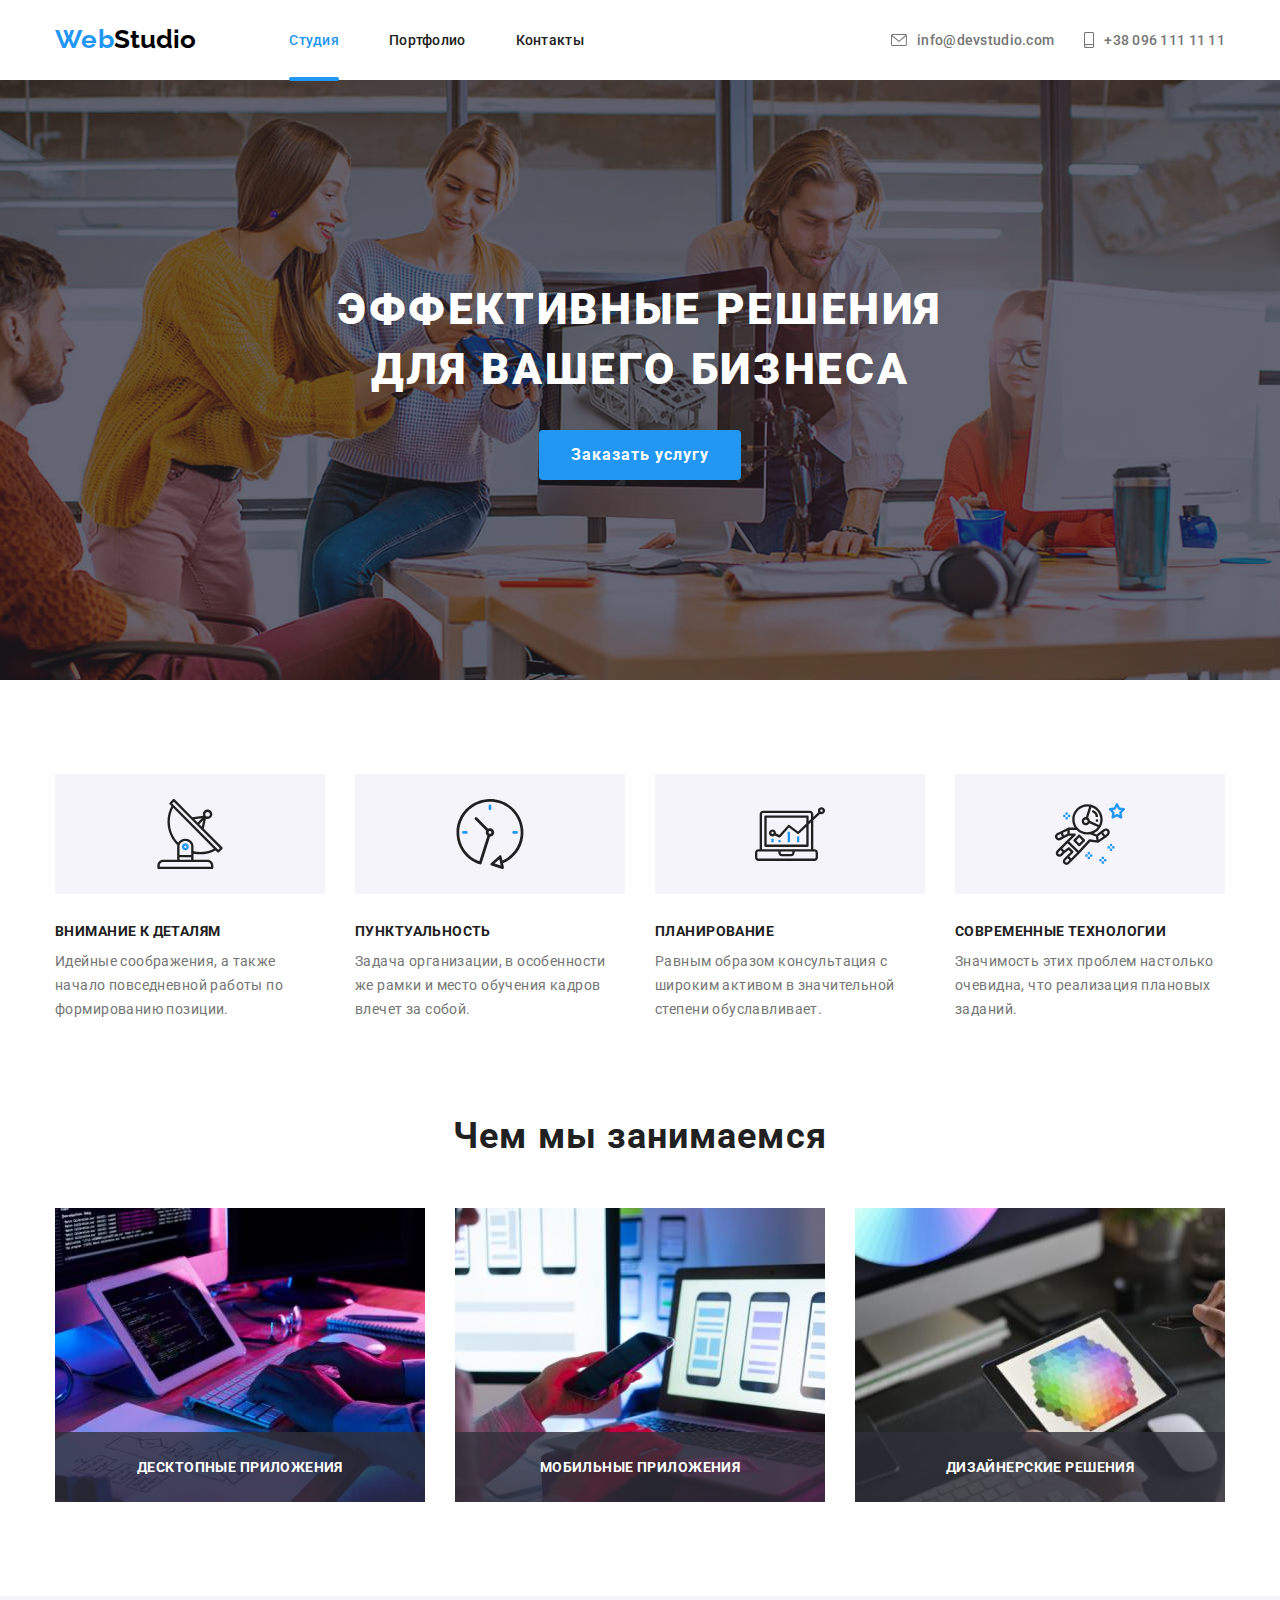
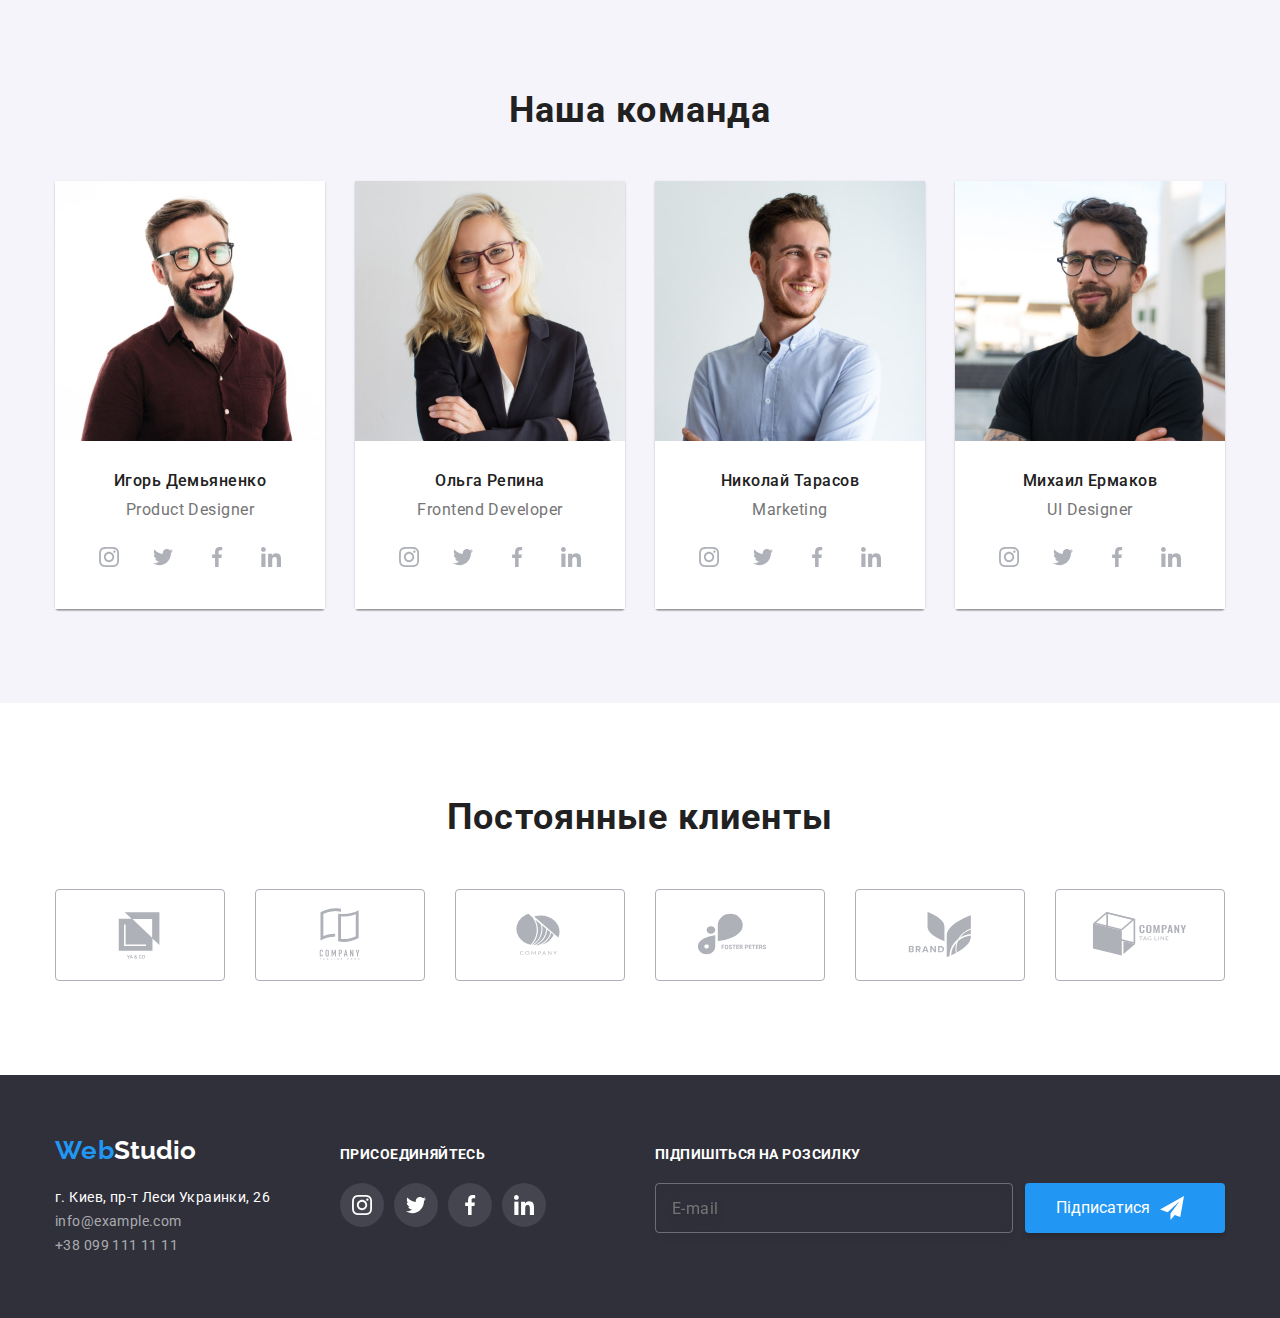
==== index.html @ 8eb4cc72 "7.0" ====
<!DOCTYPE html>
<link rel="stylesheet" href="node_modules/modern-normalize/modern-normalize.css">
<html lang="en">

<head>
  <meta charset="UTF-8" />
  <meta http-equiv="X-UA-Compatible" content="IE=edge" />
  <meta name="viewport" content="width=device-width, initial-scale=1.0" />
  <title>Document</title>
  <link rel="stylesheet"
    href="https://cdnjs.cloudflare.com/ajax/libs/modern-normalize/1.0.0/modern-normalize.min.css" />
  <link rel="preconnect" href="https://fonts.googleapis.com">
  <link rel="preconnect" href="https://fonts.gstatic.com" crossorigin>
  <link href="https://fonts.googleapis.com/css2?family=Raleway:wght@700&family=Roboto:wght@400;500;700;900&display=swap"
    rel="stylesheet">
  <link rel="stylesheet" href="css/styles.css" />
  <link rel="stylesheet" href="css/main.css" />
</head>

<body>
  <header>
    <div class="header__container">
      <nav class="nav">
        <a class="logo" href="#"><span class="logo-akcent">Web</span>Studio</a>
        <ul class="nav-list list ">
          <li class="nav-item">
            <a class="nav-link active current" href="./index.html">Студия</a>
            <div class="nav-link">
            </div>
            <!-- nav-indicator active-->
          </li>
          <li class="nav-item"><a class="nav-link" href="./portfolio.html">Портфолио</a>
          </li>
          <li class="nav-item"><a class="nav-link" href="">Контакты</a>
          </li>
        </ul>
      </nav>
      <ul class="contact-list">
        <li class="contact-item">
          <a class="contact-link" href=mailto:info@devstudio.com"> <svg class="contact-icon" width="16" height="12">
              <use href="./images/icons.svg#icon-envelope-hover"></use>
            </svg>
            info@devstudio.com</a>
        </li>
        <li class="contact-item">
          <a class="contact-link" href="tel:+380961111111"> <svg class="contact-icon" width="10" height="16">
              <use href="./images/icons.svg#icon-smartphone"></use>
            </svg> +38 096 111 11 11</a>
        </li>
      </ul>
    </div>
  </header>
  <main>
    <section class="hero">
      <div class="container">
        <h1 class="hero-title">
          Эффективные решения <br />
          для вашего бизнеса
        </h1>
        <button type="button" class="button" data-modal-open>Заказать услугу</button>
      </div>
    </section>
    <section class="section">
      <div class="container">
        <h2 class="visually-hidden">Наши преимущества:</h2>
        <ul class="benefits-list">
          <li class="benefits-item">
            <div class="benefits-background">
              <svg class="benefits-icon" width="70" height="70">
                <use href="./images/icons.svg#icon-benefit_1"></use>
              </svg>
            </div>
            <h3 class="title">Внимание к деталям</h3>
            <p class="text">Идейные соображения, а также начало повседневной работы по формированию позиции.</p>
          </li>
          <li class="benefits-item">
            <div class="benefits-background">
              <svg class="benefits-icon" width="70" height="70">
                <use href="./images/icons.svg#icon-benefit_2"></use>
              </svg>
            </div>
            <h3 class="title">Пунктуальность</h3>
            <p class="text">Задача организации, в особенности же рамки и место обучения кадров влечет за собой.</p>
          </li>
          <li class="benefits-item">
            <div class="benefits-background">
              <svg class="benefits-icon" width="70" height="70">
                <use href="./images/icons.svg#icon-benefit_3"></use>
              </svg>
            </div>
            <h3 class="title">Планирование</h3>
            <p class="text">Равным образом консультация с широким активом в значительной степени обуславливает.</p>
          </li>
          <li class="benefits-item">
            <div class="benefits-background">
              <svg class="benefits-icon" width="70" height="70">
                <use href="./images/icons.svg#icon-benefit_4"></use>
              </svg>
            </div>
            <h3 class="title">Современные технологии</h3>
            <p class="text">Значимость этих проблем настолько очевидна, что реализация плановых заданий.</p>
          </li>
        </ul>
      </div>
    </section>
    <section class="description section ">
      <div class="container">
        <h2 class="subtitle">Чем мы занимаемся</h2>
        <ul class="description-list card-set">
          <li class="image-bloc">
            <img src="./images/index/box_1.jpg" alt="computer programming" width="370" height="294" />
            <div class="description-subtitle">
              <h3 class="description-text">Десктопные приложения</h3>
            </div>
          </li>
          <li class="image-bloc">
            <img src="./images/index/box_2.jpg" alt="using of technology" width="370" height="294" />
            <div class="description-subtitle">
              <h3 class="description-text">Мобильные приложения</h3>
            </div>
          </li>
          <li class="image-bloc">
            <img src="./images/index/box_3.jpg" alt="computer graphics" width="370" height="294" />
            <div class="description-subtitle">
              <h3 class="description-text">Дизайнерские решения</h3>
            </div>
          </li>
        </ul>
      </div>
    </section>
    <section class="team section">
      <div class="container">
        <h2 class="subtitle">Наша команда</h2>
        <ul class="team-list card-set">
          <li class="team-item">
            <img src="./images/index/person_1.jpg" alt="product designer" width="270" height="260" />
            <div class="team-text">
              <h3 class="team-name">Игорь Демьяненко</h3>
              <p class="team-member-decription">Product Designer</p>
              <ul class="team-soc-list">
                <li class="team-soc-item"><a href="" class="team-soc-link">
                    <svg class="team-soc-icon" width="20" height="20">
                      <use href="./images/icons.svg#icon-team_logo_1"></use>
                    </svg>
                  </a></li>
                <li class="team-soc-item"><a href="" class="team-soc-link">
                    <svg class="team-soc-icon" width="20" height="20">
                      <use href="./images/icons.svg#icon-team_logo_2"></use>
                    </svg>
                  </a></li>
                <li class="team-soc-item"><a href="" class="team-soc-link">
                    <svg class="team-soc-icon" width="20" height="20">
                      <use href="./images/icons.svg#icon-team_logo_3"></use>
                    </svg>
                  </a></li>
                <li class="team-soc-item"><a href="" class="team-soc-link">
                    <svg class="team-soc-icon" width="20" height="20">
                      <use href="./images/icons.svg#icon-team_logo_4"></use>
                    </svg>
                  </a></li>
              </ul>

            </div>

          </li>
          <li class="team-item">
            <img src="./images/index/person_2.jpg" alt="Frontend Developer" width="270" height="260" />
            <div class="team-text">
              <h3 class="team-name">Ольга Репина</h3>
              <p class="team-member-decription">Frontend Developer</p>
              <ul class="team-soc-list">
                <li class="team-soc-item"><a href="" class="team-soc-link">
                    <svg class="team-soc-icon" width="20" height="20">
                      <use href="./images/icons.svg#icon-team_logo_1"></use>
                    </svg>
                  </a></li>
                <li class="team-soc-item"><a href="" class="team-soc-link">
                    <svg class="team-soc-icon" width="20" height="20">
                      <use href="./images/icons.svg#icon-team_logo_2"></use>
                    </svg>
                  </a></li>
                <li class="team-soc-item"><a href="" class="team-soc-link">
                    <svg class="team-soc-icon" width="20" height="20">
                      <use href="./images/icons.svg#icon-team_logo_3"></use>
                    </svg>
                  </a></li>
                <li class="team-soc-item"><a href="" class="team-soc-link">
                    <svg class="team-soc-icon" width="20" height="20">
                      <use href="./images/icons.svg#icon-team_logo_4"></use>
                    </svg>
                  </a></li>
              </ul>
            </div>
          </li>
          <li class="team-item">
            <img src="./images/index/person_3.jpg" alt="Marketing" width="270" height="260" />
            <div class="team-text">
              <h3 class="team-name">Николай Тарасов</h3>
              <p class="team-member-decription">Marketing</p>
              <ul class="team-soc-list">
                <li class="team-soc-item"><a href="" class="team-soc-link">
                    <svg class="team-soc-icon" width="20" height="20">
                      <use href="./images/icons.svg#icon-team_logo_1"></use>
                    </svg>
                  </a></li>
                <li class="team-soc-item"><a href="" class="team-soc-link">
                    <svg class="team-soc-icon" width="20" height="20">
                      <use href="./images/icons.svg#icon-team_logo_2"></use>
                    </svg>
                  </a></li>
                <li class="team-soc-item"><a href="" class="team-soc-link">
                    <svg class="team-soc-icon" width="20" height="20">
                      <use href="./images/icons.svg#icon-team_logo_3"></use>
                    </svg>
                  </a></li>
                <li class="team-soc-item"><a href="" class="team-soc-link">
                    <svg class="team-soc-icon" width="20" height="20">
                      <use href="./images/icons.svg#icon-team_logo_4"></use>
                    </svg>
                  </a></li>
              </ul>
            </div>
          </li>
          <li class="team-item">
            <img src="./images/index/person_4.jpg" alt="UI Designer" width="270" height="260" />
            <div class="team-text">
              <h3 class="team-name">Михаил Ермаков</h3>
              <p class="team-member-decription">UI Designer</p>
              <ul class="team-soc-list">
                <li class="team-soc-item"><a href="" class="team-soc-link">
                    <svg class="team-soc-icon" width="20" height="20">
                      <use href="./images/icons.svg#icon-team_logo_1"></use>
                    </svg>
                  </a></li>
                <li class="team-soc-item"><a href="" class="team-soc-link">
                    <svg class="team-soc-icon" width="20" height="20">
                      <use href="./images/icons.svg#icon-team_logo_2"></use>
                    </svg>
                  </a></li>
                <li class="team-soc-item"><a href="" class="team-soc-link">
                    <svg class="team-soc-icon" width="20" height="20">
                      <use href="./images/icons.svg#icon-team_logo_3"></use>
                    </svg>
                  </a></li>
                <li class="team-soc-item"><a href="" class="team-soc-link">
                    <svg class="team-soc-icon" width="20" height="20">
                      <use href="./images/icons.svg#icon-team_logo_4"></use>
                    </svg>
                  </a></li>
              </ul>
            </div>
          </li>
        </ul>
      </div>
    </section>
    <section class="container section">
      <h2 class="subtitle">Постоянные клиенты</h2>
      <!-- <div class="team-text"> -->
      <ul class="client-list">
        <!-- <client-list> -->
        <li class="client-item"><a href="" class="client-link">
            <svg class="client-icon" width="106" height="60">
              <use href="./images/icons.svg#icon-client_logo_1"></use>
            </svg>
          </a></li>

        <li class="client-item"><a href="" class="client-link">
            <svg class="client-icon" width="106" height="60">
              <use href="./images/icons.svg#icon-client_logo_2"></use>
            </svg>
          </a></li>
        <li class="client-item"><a href="" class="client-link">
            <svg class="client-icon" width="106" height="60">
              <use href="./images/icons.svg#icon-client_logo_3"></use>
            </svg>
          </a></li>
        <li class="client-item"><a href="" class="client-link">
            <svg class="client-icon" width="106" height="60">
              <use href="./images/icons.svg#icon-client_logo_4"></use>
            </svg>
          </a></li>
        <li class="client-item"><a href="" class="client-link">
            <svg class="client-icon" width="106" height="60">
              <use href="./images/icons.svg#icon-client_logo_5"></use>
            </svg>
          </a></li>
        <li class="client-item"><a href="" class="client-link">
            <svg class="client-icon" width="106" height="60">
              <use href="./images/icons.svg#icon-client_logo_6"></use>
            </svg>
          </a></li>
        </client-list>
      </ul>
      </div>
    </section>
  </main>
  <footer class="footer">
    <div class="container footer-all">
      <div>
        <a class="logo logo-white" href="#"><span class="logo-akcent">Web</span>Studio</a>
        <address>
          <ul>
            <li>
              <a class="footer-link" target="_blank" rel="noopener noreferrer"
                href="https://www.google.com/maps/d/viewer?mid=10uSM3H-mIU3GznYo2szRIEphczw&hl=en_US&ll=50.42732700000001%2C30.538092&z=17">г.
                Киев, пр-т Леси Украинки, 26</a>
            </li>
            <!-- <div class=""> -->
            <li><a class="footer-link link-transparency" href="mailto:info@example.com">info@example.com</a></li>
            <li><a class="footer-link link-transparency" href="tel:+380991111111">+38 099 111 11 11</a></li>
            </div>
          </ul>
        </address>
      <!-- </div> -->
      <div class="footer-soc">
        <h2 class="footer-soc-title"> присоединяйтесь</h2>
        <ul class="team-soc-list">
          <li class="team-soc-item"><a href="" class="team-soc-link">
              <svg class="team-soc-icon icon-white" width="20" height="20">
                <use href="./images/icons.svg#icon-team_logo_1"></use>
              </svg>
            </a></li>
          <li class="team-soc-item"><a href="" class="team-soc-link">
              <svg class="team-soc-icon icon-white" width="20" height="20">
                <use href="./images/icons.svg#icon-team_logo_2"></use>
              </svg>
            </a></li>
          <li class="team-soc-item"><a href="" class="team-soc-link">
              <svg class="team-soc-icon icon-white" width="20" height="20">
                <use href="./images/icons.svg#icon-team_logo_3"></use>
              </svg>
            </a></li>
          <li class="team-soc-item"><a href="" class="team-soc-link">
              <svg class="team-soc-icon icon-white" width="20" height="20">
                <use href="./images/icons.svg#icon-team_logo_4"></use>
              </svg>
            </a></li>
        </ul>
      </div>
      <!-- <div class="form-wrapper"> -->
      <form class="form" action="submin">
          <div class="">
        <h2 class="footer-soc-title">Підпишіться на розсилку</h2>
        <input type="email" name="email" placeholder="E-mail" class="subscribe-email">
        </div>
        <button type="submit" class="subscribe-btn">
          Підписатися
          <svg class="subscribe-icon" width="24" height="24">
            <use href="./images/icons.svg#icon-send"></use>
          </svg>
        </button>
      </form>
      </div>
    <!-- </div> -->
  </footer>
  <div class="backdrop is-hidden" data-modal>
    <!-- is-hidden -->
    <div class="modal">
      <button type="button" data-modal-close class="modal-button">
        <svg class="modal-button-icon" data-modal-close width="11" height="11">
          <use href="./images/icons.svg#icon-close-black"></use>
        </svg>
      </button>
      <!-- <div class="modal-navigation"> -->
      <p class="modal-title">Оставьте свои данные, мы вам перезвоним</p>

      <form class="modal-form" method="post">
        <label class="modal-label">
          Имя
          <div class="input-wrap">
            <input type="text" class="modal-input" name="user-name" />
            <svg class="input-icon" width="18" height="18">
              <use href="./images/icons.svg#icon-person"></use>
            </svg>
          </div>
        </label>
        <label class="modal-label">Телефон
          <div class="input-wrap">
            <input type="tel" class="modal-input" name="user-tel" minlength="10" />
            <svg class="input-icon" width="18" height="18">
              <use href="./images/icons.svg#icon-phone"></use>
            </svg>
          </div>
        </label>
        <label class="modal-label">Почта
          <div class="input-wrap">
            <input type="email" class="modal-input" name="user-mail" />
            <svg class="input-icon" width="18" height="18">
              <use href="./images/icons.svg#icon-email"></use>
            </svg>
          </div>
        </label>
        <label class="modal-label">Комментарий
          <textarea name="user-text" class="modal-comment" placeholder="Введіть текст"></textarea>
        </label>
        <div class="modal-privacy">
          <input type="checkbox" name="privacy" class="modal-check" value="true" id="user-check" />
          <label for="user-check" class="check-text">
            <span>
              <svg class="check-icon" width="11" height="8">
                <use href="./images/icons.svg#icon-tick"></use>
              </svg>
              <!-- <svg class="icon-tick" width="20" height="20">
                  <use href="./images/icons.svg#icon-square"></use>
                </svg> -->
            </span>
            <p class="modal-check-text">Соглашаюсь с рассылкой и принимаю &nbsp</p>
            <a href="#" class="modal-check-link">Условия договора</a>
          </label>
        </div>
        <div class="modal-submit">
          <button type="submit" class="modal-submit-button">Отправить</button>
        </div>
      </form>
    </div>
  </div>
  <script src="./js/modal.js"></script>
</body>

</html>
---- css/styles.css ----
:root {
  --main-text-color: #757575;
  --additional-text-color: #212121;
  --accent-color: #2196f3;
  --white: #ffffff;
  --card-gap: 30px;
  --card-item: 3;
  --transition: 250ms cubic-bezier(0.4, 0, 0.2, 1);
}
* {
  box-sizing: border-box;
}
/* font-family: 'Raleway', sans-serif; */
/* font-family: 'Roboto', sans-serif; */
body,
html {
  font-family: "Roboto";
  background-color: #ffffff;
  color: var(--main-text-color);
  margin: 0;
  padding: 0;
}

button {
  cursor: pointer;
}

a {
  text-decoration: none;
  font-style: normal;
}

p,
h1,
h2,
h3,
h4,
h5,
h6,
ul {
  margin: 0;
  padding: 0;
}

ul {
  list-style: none;
}

img {
  display: block;
  min-width: 100px;
  height: auto;
}

.card-set {
  display: flex;
  flex-wrap: wrap;
  gap: var(--card-gap);
}

.logo {
  font-family: "Raleway", sans-serif;
  font-weight: 700;
  font-size: 26px;
  text-decoration: none;
  color: #000000;
}

.logo-akcent {
  font-family: "Raleway";
  font-weight: 700;
  font-size: 26px;
  line-height: 1.2;
  letter-spacing: 0.03em;
  color: var(--accent-color);
}

.logo-white {
  color: var(--white);
  margin-bottom: 20px;
  display: block;
}
.container {
  width: 1200px;
  margin: 0 auto;
  padding: 0 15px;
}
.header {
  border-bottom: 1px solid #ececec;
}
.header__container {
  width: 1200px;
  margin: 0 auto;
  padding: 0 15px;
  display: flex;
  justify-content: space-between;
  align-items: center;
}
/* .header-liner {
  width: auto;
  border: 1px solid #ececec;
} */
.nav {
  display: flex;
  align-items: center;
}

.nav-list {
  display: flex;
  justify-content: center;
  gap: 50px;
  margin-left: 93px;
}
.nav-indicator {
  position: absolute;
  bottom: 0;
  width: 48px;
  height: 4px;
  border-radius: 2px;
  background-color: #2196f3;
  opacity: 0;
}
.nav-item {
  position: relative;
  display: flex;
  justify-content: center;
}
.nav-link {
  font-weight: 500;
  font-size: 14px;
  line-height: 1.15;
  letter-spacing: 0.02em;
  color: var(--additional-text-color);
  padding: 32px 0;
  display: flex;
  transition: color 250ms cubic-bezier(0.4, 0, 0.2, 1);
  position: relative;
}
.current::after {
  content: "";
  position: absolute;
  bottom: -1px;
  left: 0;
  width: 100%;
  height: 4px;

  background-color: var(--accent-color);
  border-radius: 2px;
}

/* transition: background 2500ms cubic-bezier(0.4, 0, 0.2, 1); */
/* .nav-link:hover, */
/* .nav-link:focus .nav-indicator {
}
.nav-item:focus .nav-indicator {
  background: red;
} */
/* .nav-item:hover .nav-indicator {
  opacity: 1;
  transition: opacity 2500ms cubic-bezier(0.4, 0, 0.2, 1);
} */

.contact-list {
  display: flex;
  justify-content: flex-end;
  gap: var(--card-gap);
}
/* .contact {
  display: flex;
} */
.benefits-list {
  display: flex;
  justify-content: space-between;
  /* margin-bottom: 94px; */
}
.section {
  padding: 94px 0;
}
.benefits-item {
  width: 270px;
  /* height: 101px; */
}
.contact-link {
  font-weight: 500;
  font-size: 14px;
  line-height: 1.15;
  letter-spacing: 0.02em;
  color: var(--main-text-color);
  padding: 32px 0;
  display: flex;
  align-items: center;
  transition: color 250ms cubic-bezier(0.4, 0, 0.2, 1);
}
.contact-icon {
  fill: #757575;
  margin-right: 10px;
  transition: fill 250ms cubic-bezier(0.4, 0, 0.2, 1);
}
.contact-item {
  display: flex;
  align-items: center;
}
.active {
  color: var(--accent-color);
  opacity: 1;
}
.contact-link:hover,
.contact-link:focus {
  color: var(--accent-color);
}
.contact-link:hover .contact-icon,
.contact-link:focus .contact-icon {
  fill: var(--accent-color);
}
.nav-link:hover,
.nav-link:focus,
.footer-link:hover,
.footer-link:focus {
  color: var(--accent-color);
}

.button {
  background-color: var(--accent-color);
  color: var(--white);
  font-style: normal;
  font-weight: 700;
  font-size: 16px;
  line-height: 1.9;
  align-items: center;
  text-align: center;
  letter-spacing: 0.06em;
  border-radius: 4px;
  border: 0;
  margin: 0 auto;
  padding: 10px 32px;
  display: flex;
  transition: background-color 250ms cubic-bezier(0.4, 0, 0.2, 1);
}
.button:hover,
.button:focus {
  background-color: #188ce8;
}
.filter-btn {
  border: none;
  background-color: #f5f4fa;
  color: #000000;
  border-radius: 4px;
  font-size: 16px;
  padding: 6px 22px;
  transition: 250ms cubic-bezier(0.4, 0, 0.2, 1);
}
.filter-item:not(:last-child) {
  margin-right: 8px;
}
/* .filter-btn-active {
  border: none;
  background-color: var(--accent-color);
  color: var(--white);
  border-radius: 4px;
  font-size: 16px;
  padding: 6px 22px;
} */
.filter-btn:hover,
.filter-btn:focus {
  background-color: var(--accent-color);
  border: none;
  color: var(--white);
  box-shadow: 0px 3px 1px rgba(0, 0, 0, 0.1), 0px 1px 2px rgba(0, 0, 0, 0.08), 0px 2px 2px rgba(0, 0, 0, 0.12);
}
.hero {
  max-width: 1600px;
  height: 600px;
  margin-left: auto;
  margin-right: auto;
  /* background-color: #2f303a; */
  background-image: linear-gradient(rgba(47, 48, 58, 0.4), rgba(47, 48, 58, 0.4)), url(../images/hero.jpg);
  padding: 200px 0;
  background-repeat: no-repeat;
  background-position: center;
  background-size: cover;
}
.hero-title {
  font-weight: 900;
  font-size: 44px;
  line-height: 1.36;
  text-align: center;
  letter-spacing: 0.06em;
  text-transform: uppercase;
  color: var(--white);
  margin-bottom: 30px;
}
.filter {
  font-weight: 500;
  font-size: 16px;
  line-height: 1.62;
  letter-spacing: 0.03em;
  color: var(--additional-text-color);
  display: flex;
  justify-content: center;
  margin-left: 8px;
  margin-bottom: 50px;
}

.benefits-background {
  width: 270px;
  height: 120px;
  background-color: #f5f4fa;
  margin-bottom: 30px;
  display: flex;
  align-items: center;
  justify-content: center;
}

.title {
  font-weight: 700;
  font-size: 14px;
  line-height: 1.14;
  letter-spacing: 0.03em;
  text-transform: uppercase;
  color: var(--additional-text-color);
  margin-bottom: 10px;
}
.benefits-icon {
  display: flex;
  align-items: center;
  justify-content: center;
}
.benefits-list .text {
  /* font-weight: 400; */
  font-size: 14px;
  line-height: 1.71;
  letter-spacing: 0.03em;
  color: var(--main-text-color);
}
/* заголовки першої сторінки */
.team {
  background-color: #f5f4fa;
  /* padding: 94px 0; */
}
.description-list {
  justify-content: space-between;
}
.description {
  /* margin-bottom: 80px; */
  padding-top: 0;
}

.image-bloc {
  position: relative;
}
.description-subtitle {
  position: absolute;
  bottom: 0;
  width: 370px;
  height: 70px;
  background-color: rgb(47, 48, 58, 0.8);
  display: flex;
  justify-content: center;
  align-items: center;
}
.description-text {
  color: var(--white);
  font-weight: 700;
  font-size: 14px;
  line-height: 16px;
  letter-spacing: 0.03em;
  text-transform: uppercase;
}
.subtitle {
  font-weight: 700;
  font-size: 36px;
  line-height: 1.16;
  text-align: center;
  letter-spacing: 0.03em;
  color: var(--additional-text-color);
  margin-bottom: 50px;
}
.team-list {
  justify-content: center;
}
.team-item {
  width: 270px;
  box-shadow: 0px 1px 3px rgba(0, 0, 0, 0.12), 0px 1px 1px rgba(0, 0, 0, 0.14), 0px 2px 1px rgba(0, 0, 0, 0.2);
  border-radius: 0px 0px 4px 4px;
}
.team-text {
  background-color: #ffffff;
  padding: 30px 0;
  text-align: center;
  /* display: flex;
  flex-direction: column;
  align-items: center; */
}
.team-name {
  font-weight: 500;
  font-size: 16px;
  line-height: 1.19;
  letter-spacing: 0.03em;
  color: var(--additional-text-color);
  margin-bottom: 10px;
}
.team-member-decription {
  font-size: 16px;
  line-height: 1.19;
  letter-spacing: 0.03em;
  color: var(--main-text-color);
  margin-bottom: 16px;
}
.team-soc-list {
  display: flex;
  justify-content: center;
}
.team-soc-item + .team-soc-item {
  margin-left: 10px;
}
.team-soc-link {
  width: 44px;
  height: 44px;
  border-radius: 50%;
  background-color: #fff;
  display: flex;
  align-items: center;
  justify-content: center;
  transition: background-color 250ms cubic-bezier(0.4, 0, 0.2, 1);
}
.team-soc-icon {
  fill: #afb1b8;
  transition: fill 250ms cubic-bezier(0.4, 0, 0.2, 1);
}
.team-soc-link:hover,
.team-soc-link:focus {
  background-color: var(--accent-color);
}
.team-soc-link:hover .team-soc-icon,
.team-soc-link:focus .team-soc-icon {
  fill: #fff;
}
/* .client-link { */
/* width: 170px;
  height: 92px; */
/* border: 1px; */
/* background-color: tomato; */
/* display: flex;
  align-items: center;
  justify-content: center; */

.client-link {
  width: 170px;
  /* padding: 16px 32px; */
  height: 92px;
  border: 1px solid #afb1b8;
  border-radius: 4px;
  box-sizing: border-box;
  display: flex;
  align-items: center;
  justify-content: center;
  transition: border 250ms cubic-bezier(0.4, 0, 0.2, 1);
  /* transition-property: ; */
}

.client-list {
  display: flex;
  justify-content: center;
  align-content: center;
}

.client-icon {
  fill: #afb1b8;
  transition: fill 250ms cubic-bezier(0.4, 0, 0.2, 1);
}

.client-item + .client-item {
  margin-left: 30px;
}

.client-link:hover,
.client-link:focus {
  border: 1px solid var(--accent-color);
}
.client-link:hover .client-icon,
.client-link:focus .client-icon {
  fill: #2196f3;
}

.portfolio-item {
  width: 370px;
  /* transition: 250ms cubic-bezier(0.4, 0, 0.2, 1); */
}
.portfolio-link {
  display: block;
  transition: box-shadow 250ms cubic-bezier(0.4, 0, 0.2, 1);
}
.portfolio-photo {
  position: relative;
  overflow: hidden;
}
.portfolio-hover {
  position: absolute;
  transform: translateY(0px);
  width: 370px;
  height: 294px;
  background-color: rgba(33, 150, 243, 0.9);
  display: flex;
  align-items: center;
  text-align: center;
  transition: transform 250ms cubic-bezier(0.4, 0, 0.2, 1);
}
.portfolio-link:hover .portfolio-hover,
.portfolio-link:focus .portfolio-hover {
  transform: translateY(-294px);
}

.portfolio-link:hover,
.portfolio-link:focus {
  box-shadow: 0px 1px 1px rgba(0, 0, 0, 0.12), 0px 4px 4px rgba(0, 0, 0, 0.06), 1px 4px 6px rgba(0, 0, 0, 0.16);
}
/* .portfolio-hover {
  position: absolute;
  transform: translateY(294px);
  width: 370px;
  height: 294px;
  background-color: rgba(33, 150, 243, 0.9);
  display: flex;
  align-items: center;
  text-align: center;
  /* padding: 63px 24px; */
/* transition: transform 250ms cubic-bezier(0.4, 0, 0.2, 1);
}*/

.portfolio-hover-text {
  font-style: normal;
  font-weight: 400;
  font-size: 18px;
  line-height: 1.56;
  letter-spacing: 0.03em;
  color: #ffffff;
  position: absolute;
  /* top: 50%;
  left: 0%; */
  width: 100%;
  height: 294px;
  display: flex;
  justify-content: center;
  align-items: center;

  /* font-style: normal;
  font-weight: 400;
  font-size: 18px;
  line-height: 1.56;
  letter-spacing: 0.03em;
  position: absolute;
  top: 0%;
  left: 0%;
  width: 100%;
  height: 294px;
  display: flex;
  justify-content: center;
  align-items: center; */
}

.portfolio-text {
  background-color: #ffffff;
  padding: 20px 24px;
  /* display: flex;
  flex-direction: column; */
  border: 1px solid #eeeeee;
  border-top: none;
}
.portfolio-title {
  font-weight: 700;
  font-size: 18px;
  line-height: 2;
  letter-spacing: 0.06em;
  color: var(--additional-text-color);
  margin-bottom: 4px;
}
.portfolio-subtitle {
  font-size: 16px;
  line-height: 1.9;
  letter-spacing: 0.03em;
  color: var(--main-text-color);
}
.footer-link {
  color: var(--white);
  font-style: normal;
  font-size: 14px;
  line-height: 1.7;
  letter-spacing: 0.03em;
  transition: 250ms cubic-bezier(0.4, 0, 0.2, 1);
}

/* border : 1px solid #000000; */

.footer-all {
  display: flex;
  align-items: baseline;
}
.footer-soc {
  display: flex;
  margin-left: 70px;
  margin-right: 70px;
  flex-direction: column;
}
.footer-soc-title {
  font-weight: 700;
  font-size: 14px;
  line-height: 1.14;
  letter-spacing: 0.03em;
  color: var(--white);
  margin-bottom: 20px;
  text-transform: uppercase;
  display: block;
}
.team-soc-link {
  background-color: rgba(255, 255, 255, 0.1);
}
.icon-white {
  fill: #fff;
}
.link-transparency {
  color: rgba(255, 255, 255, 0.6);
  margin-top: 9px;
}
.footer {
  background-color: #2f303a;
  text-decoration: none;
  padding: 60px 0;
}
.form {
  display: flex;
  align-items: flex-end;
  margin-left: auto;
}
.submin {
  display: flex;
}
.subscribe-email {
  font-size: 16px;
  line-height: 1.25;
  width: 358px;
  height: 50px;
  /* display: flex;
  align-items: center; */
  letter-spacing: 0.03em;
  color: rgba(255, 255, 255, 0.6);
  border: 1px solid rgba(255, 255, 255, 0.3);
  filter: drop-shadow(0px 4px 4px rgba(0, 0, 0, 0.15));
  border-radius: 4px;
  padding: 14px 0;
  padding-left: 16px;
  background: transparent;
  display: flex;
  align-items: flex-end;
}
.subscribe-btn {
  height: 50px;
  width: 200px;
  background-color: #2196f3;
  box-shadow: 0px 4px 4px rgba(0, 0, 0, 0.15);
  border-radius: 4px;
  border: none;
  /* padding-left: 29px;
  padding: 10px; */
  color: var(--white);
  margin-left: 12px;
  display: flex;
  align-items: center;
  justify-content: center;
}
.subscribe-icon {
  margin: 13px 10px;
}
/* .footer-link-text {
  color: var(--white);
  font-style: normal;
  font-size: 14px;
  line-height: 1.7;
  letter-spacing: 0.03em;
  text-shadow: #000 0px 0px 1px;
} */

.visually-hidden {
  /* visibility: hidden; */
  display: none;
}
.is-hidden {
  opacity: 0;
  visibility: hidden;
  pointer-events: none;
}
.backdrop {
  position: fixed;
  top: 0;
  left: 0;
  width: 100%;
  height: 100%;
  background-color: rgba(0, 0, 0, 0.2);
  transition: opacity 250ms cubic-bezier(0.4, 0, 0.2, 1);
}
/* .backdrop.is-hidden .modal {
  transform: translate(-50%, -50%) scale(0) rotate(-180deg);
} */
.modal {
  position: absolute;
  width: 528px;
  min-height: 581px;
  background-color: #fff;
  top: 50%;
  left: 50%;
  transform: translate(-50%, -50%) scale(1) rotate(0);
  transition: 250ms cubic-bezier(0.4, 0, 0.2, 1);
  border-radius: 4px;
  padding: 40px;
}
.modal-button {
  position: absolute;
  top: 10px;
  right: 10px;
  width: 30px;
  height: 30px;
  border-radius: 50%;
  border: 1px solid rgba(0, 0, 0, 0.1);
  background-color: transparent;
  outline: none;
  display: flex;
  justify-content: center;
  align-items: center;
  transition: border-color 250ms cubic-bezier(0.4, 0, 0.2, 1);
}
/* .modal-button:hover,
.modal-button:focus {
  border-color: var(--accent-color);
} */
.modal-button-icon {
  fill: #000000;
  transition: fill 250ms cubic-bezier(0.4, 0, 0.2, 1);
}

.modal-button:hover .modal-button-icon,
.modal-button:focus .modal-button-icon {
  fill: var(--accent-color);
}

/* .modal-navigation {
  display: flex;
  justify-content: flex-end;
} */
.modal-title {
  font-weight: 700;
  font-size: 20px;
  line-height: 1.15;
  letter-spacing: 0.03em;
  color: #212121;
  text-align: center;
  margin-bottom: 20px;
}
/* .modal-field {
  margin-bottom: 10px;
} */
.input-wrap {
  position: relative;
  margin: 4px 0 10px 0;
}
.modal-input {
  width: 100%;
  height: 40px;
  border: 1px solid rgba(33, 33, 33, 0.2);
  border-radius: 4px;
  outline: none;
  transition: 250ms cubic-bezier(0.4, 0, 0.2, 1);
  padding-left: 30px;
}
.modal-input:hover,
.modal-input:focus {
  border-color: var(--accent-color);
}
.modal-input:hover + .input-icon,
.modal-input:focus + .input-icon {
  fill: var(--accent-color);
}
.input-icon {
  position: absolute;
  left: 8px;
  top: 50%;
  transform: translateY(-50%);
  transition: 250ms cubic-bezier(0.4, 0, 0.2, 1);
}
.modal-label {
  font-size: 12px;
  line-height: 1.16;
  color: var(--main-text-color);
  display: block;
}
.modal-comment {
  height: 120px;
  width: 100%;
  border: 1px solid #999999;
  border-radius: 4px;
  resize: none;
  outline: none;
  padding: 12px 16px;
  margin: 4px 0 20px 0;
  transition: 250ms cubic-bezier(0.4, 0, 0.2, 1);
}
.modal-comment:hover,
.modal-comment:focus {
  border: 1px solid var(--accent-color);
}
.modal-comment::placeholder {
  color: rgba(117, 117, 117, 0.5);
}

.modal-privacy {
  position: relative;
  margin-bottom: 30px;
}

.check-text span {
  width: 16px;
  height: 15px;
  border: 2px solid #303030;
  border-radius: 2px;
  display: block;
  margin-right: 5px;
  display: flex;
  align-items: center;
  justify-content: center;
  transition: background-color 250ms cubic-bezier(0.4, 0, 0.2, 1), fill 250ms cubic-bezier(0.4, 0, 0.2, 1);
}
.check-text span:hover {
  background-color: var(--accent-color);
  border: none;
}

#user-check:focus + label span {
  background-color: var(--accent-color);
  border: none;
}
#user-check {
  transition: background-color 250ms cubic-bezier(0.4, 0, 0.2, 1), fill 250ms cubic-bezier(0.4, 0, 0.2, 1);
  position: absolute;
}

.check-icon {
  fill: transparent;
}
/* .check-icon:focus-visible {
  border: rgba(117, 117, 117, 0.5) solid red;
} */
/* .modal-check .check-icon:focus {
  fill: #fff;
} */
.modal-check:checked + .check-text span {
  background-color: var(--accent-color);
  border: none;
}
.modal-check:checked + .check-text .check-icon {
  fill: #fff;
}
.check-text {
  display: flex;
  align-items: center;
  justify-content: center;
}
.modal-check {
  width: 0;
  height: 0;
}
.modal-check-text {
  font-weight: 400;
  font-size: 14px;
  line-height: 1.71;
  letter-spacing: 0.03em;
}
.modal-check-link {
  display: block;
  color: var(--accent-color);
  border-bottom: 1px solid var(--accent-color);
  font-weight: 400;
  font-size: 14px;
  /* line-height: 1.71; */
  letter-spacing: 0.03em;
}

/* .modal-submit {
} */
.modal-submit-button {
  width: 200px;
  height: 50px;
  background-color: var(--accent-color);
  color: #ffffff;
  border: none;
  border-radius: 4px;
  display: block;
  margin: 0 auto;
  box-shadow: 0px 4px 4px rgba(0, 0, 0, 0.15);
  transition: background-color 250ms cubic-bezier(0.4, 0, 0.2, 1);
  font-style: normal;
  font-weight: 700;
  font-size: 16px;
  line-height: 1.88;
}
.modal-submit-button:hover,
.modal-submit-button:focus {
  background-color: #188ce8;
}
---- css/main.css ----
/*# sourceMappingURL=main.css.map */
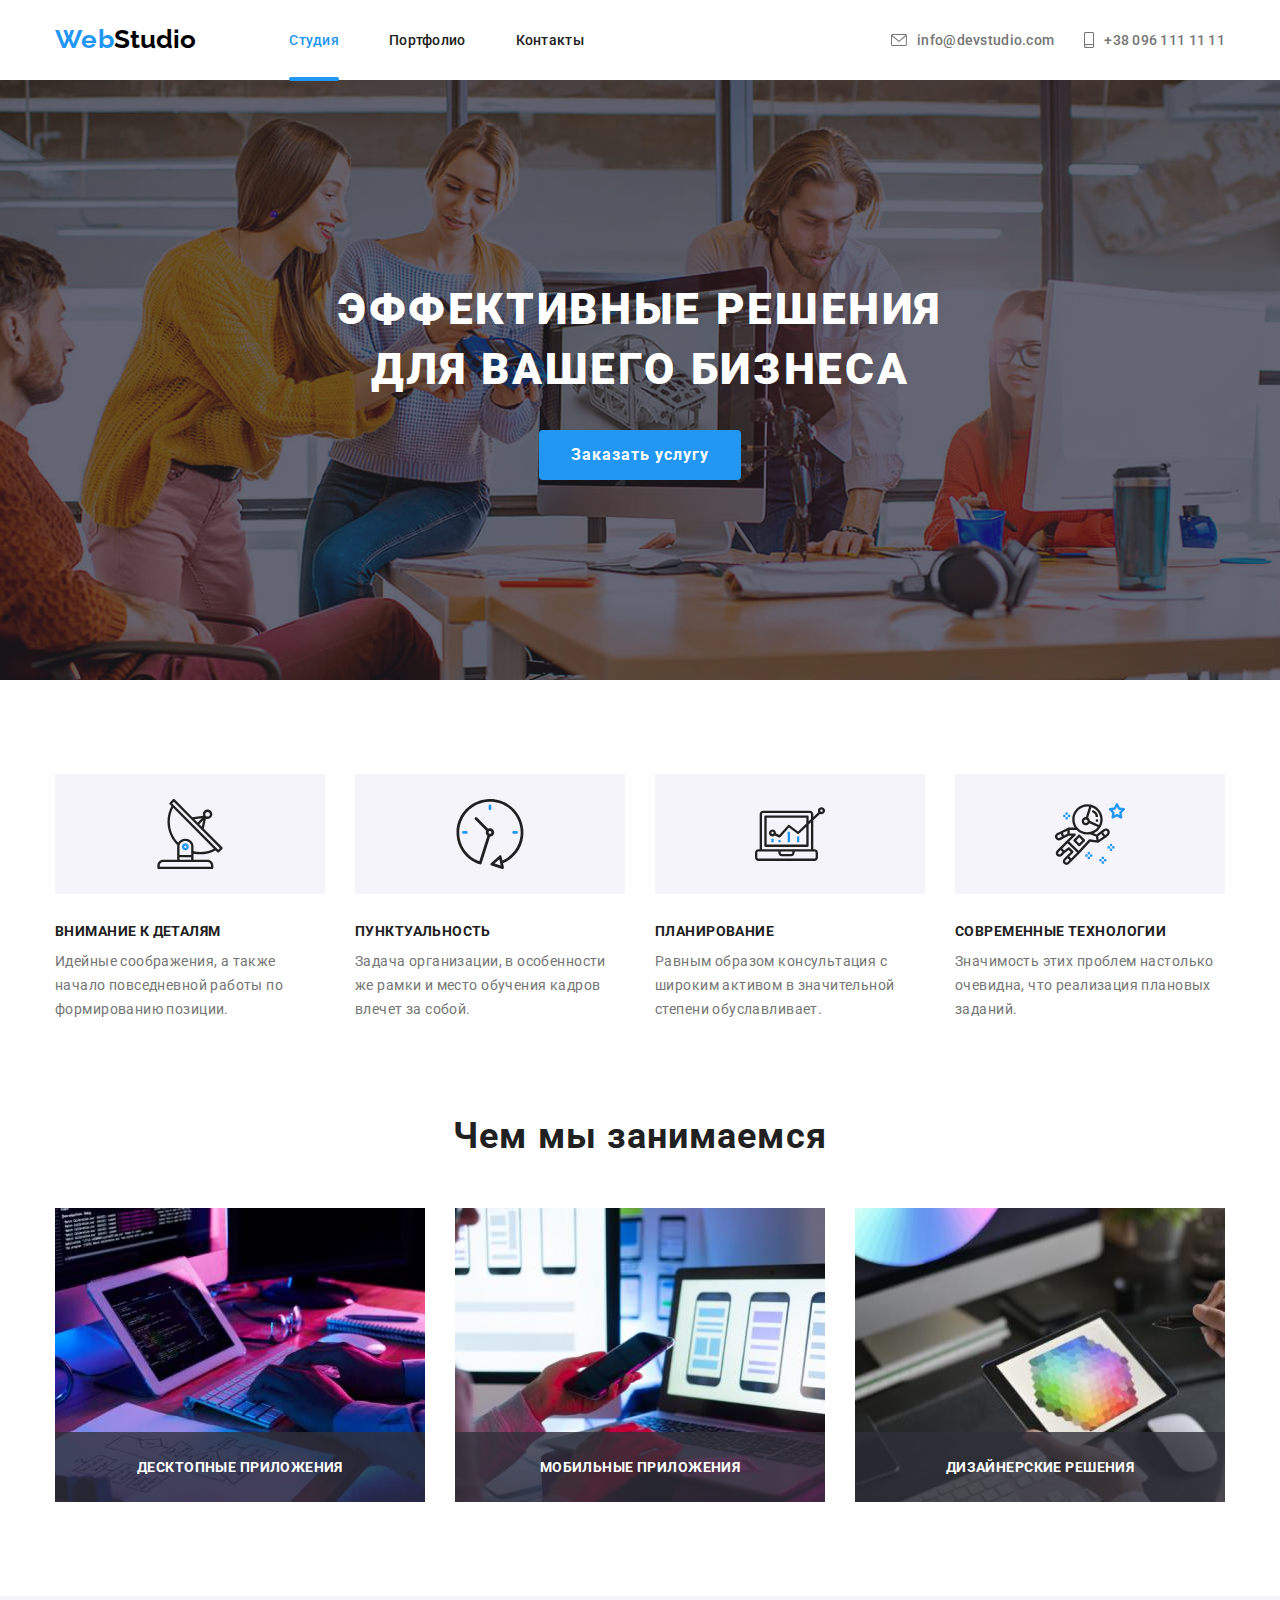
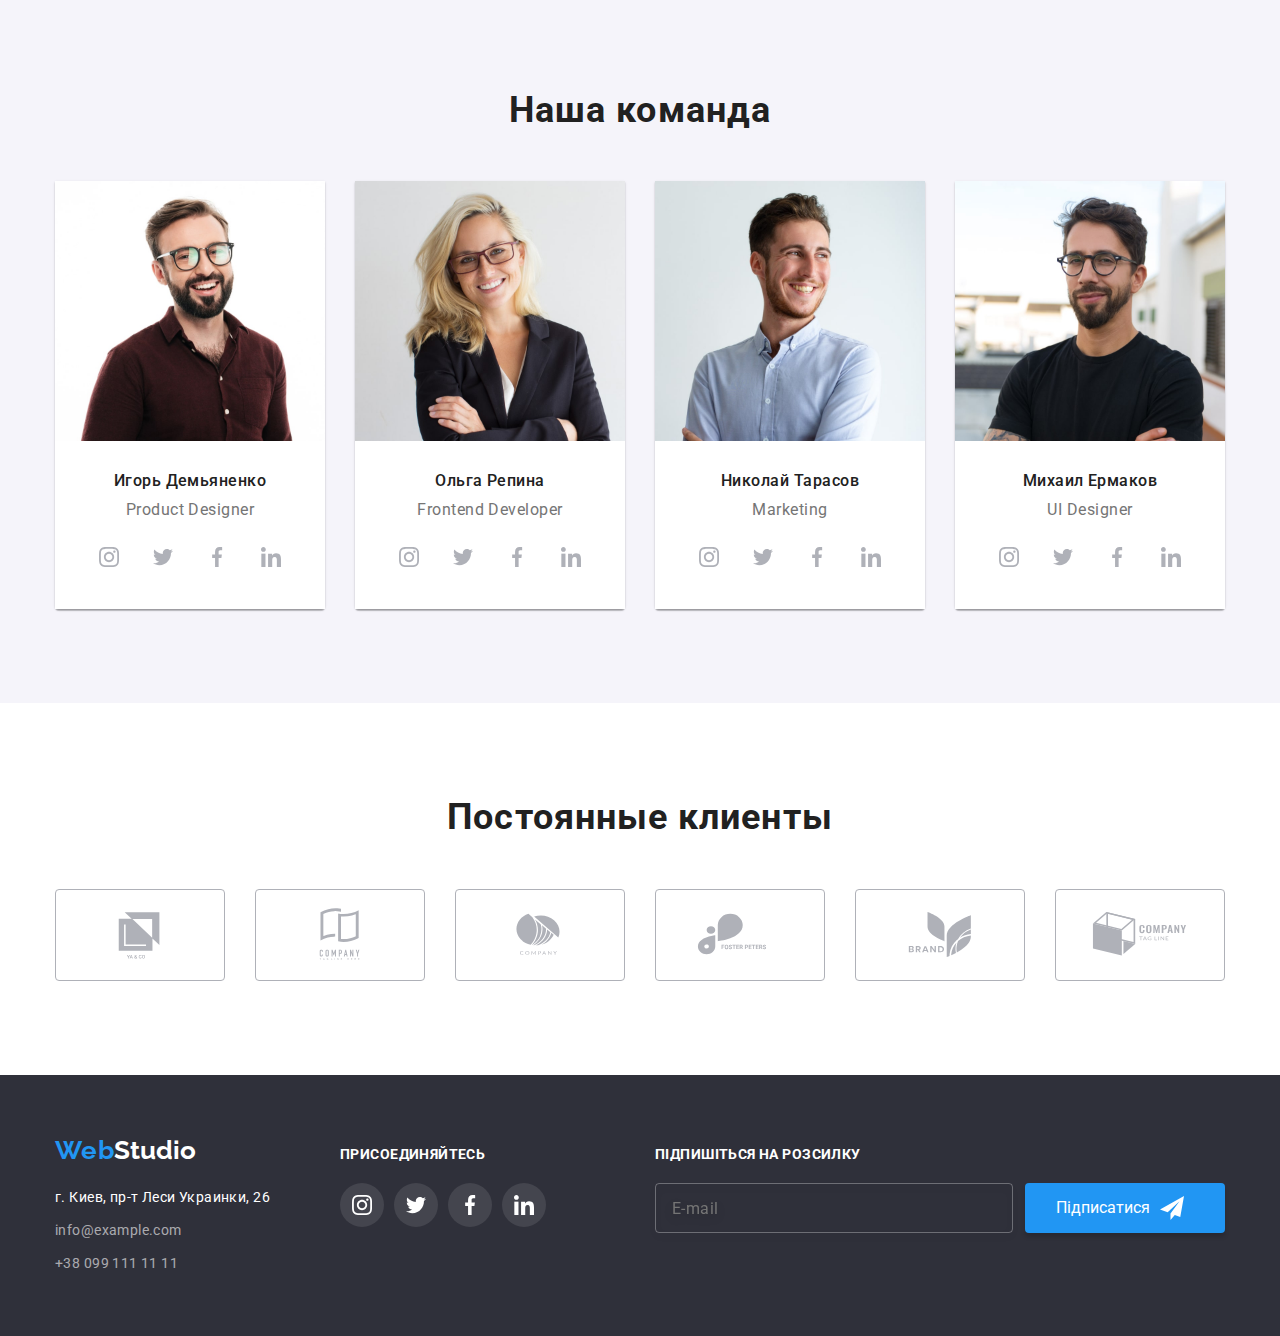
==== commit ab5e5072: "7.2" ====
--- a/index.html
+++ b/index.html
@@ -1,420 +1,494 @@
 <!DOCTYPE html>
-<link rel="stylesheet" href="node_modules/modern-normalize/modern-normalize.css">
 <html lang="en">
-
-<head>
-  <meta charset="UTF-8" />
-  <meta http-equiv="X-UA-Compatible" content="IE=edge" />
-  <meta name="viewport" content="width=device-width, initial-scale=1.0" />
-  <title>Document</title>
-  <link rel="stylesheet"
-    href="https://cdnjs.cloudflare.com/ajax/libs/modern-normalize/1.0.0/modern-normalize.min.css" />
-  <link rel="preconnect" href="https://fonts.googleapis.com">
-  <link rel="preconnect" href="https://fonts.gstatic.com" crossorigin>
-  <link href="https://fonts.googleapis.com/css2?family=Raleway:wght@700&family=Roboto:wght@400;500;700;900&display=swap"
-    rel="stylesheet">
-  <link rel="stylesheet" href="css/styles.css" />
-  <link rel="stylesheet" href="css/main.css" />
-</head>
-
-<body>
-  <header>
-    <div class="header__container">
-      <nav class="nav">
-        <a class="logo" href="#"><span class="logo-akcent">Web</span>Studio</a>
-        <ul class="nav-list list ">
-          <li class="nav-item">
-            <a class="nav-link active current" href="./index.html">Студия</a>
-            <div class="nav-link">
-            </div>
-            <!-- nav-indicator active-->
+  <head>
+    <meta charset="UTF-8" />
+    <meta http-equiv="X-UA-Compatible" content="IE=edge" />
+    <meta name="viewport" content="width=device-width, initial-scale=1.0" />
+    <title>Document</title>
+    <link rel="stylesheet" href="node_modules/modern-normalize/modern-normalize.css" />
+    <link
+      rel="stylesheet"
+      href="https://cdnjs.cloudflare.com/ajax/libs/modern-normalize/1.0.0/modern-normalize.min.css"
+    />
+    <link rel="preconnect" href="https://fonts.googleapis.com" />
+    <link rel="preconnect" href="https://fonts.gstatic.com" crossorigin />
+    <link
+      href="https://fonts.googleapis.com/css2?family=Raleway:wght@700&family=Roboto:wght@400;500;700;900&display=swap"
+      rel="stylesheet"
+    />
+    <!-- <link rel="stylesheet" href="css/styles.css" /> -->
+    <link rel="stylesheet" href="css/main.min.css" />
+  </head>
+
+  <body>
+    <header class="header">
+      <div class="header__container">
+        <nav class="nav">
+          <!-- footer-contacts__logo footer-contacts__logo--white -->
+          <a class="nav__logo" href="#"><span class="nav__logo--akcent">Web</span>Studio</a>
+          <ul class="nav__list">
+            <li class="nav__item">
+              <a class="nav__link active current" href="./index.html">Студия</a>
+            </li>
+            <li class="nav__item"><a class="nav__link" href="./portfolio.html">Портфолио</a></li>
+            <li class="nav__item"><a class="nav__link" href="">Контакты</a></li>
+          </ul>
+        </nav>
+        <ul class="contact-list">
+          <li class="contact-list__item">
+            <a class="contact-list__link" href="mailto:info@devstudio.com">
+              <svg class="contact-list__icon" width="16" height="12">
+                <use href="./images/icons.svg#icon-envelope-hover"></use>
+              </svg>
+              info@devstudio.com</a
+            >
           </li>
-          <li class="nav-item"><a class="nav-link" href="./portfolio.html">Портфолио</a>
-          </li>
-          <li class="nav-item"><a class="nav-link" href="">Контакты</a>
-          </li>
-        </ul>
-      </nav>
-      <ul class="contact-list">
-        <li class="contact-item">
-          <a class="contact-link" href=mailto:info@devstudio.com"> <svg class="contact-icon" width="16" height="12">
-              <use href="./images/icons.svg#icon-envelope-hover"></use>
-            </svg>
-            info@devstudio.com</a>
-        </li>
-        <li class="contact-item">
-          <a class="contact-link" href="tel:+380961111111"> <svg class="contact-icon" width="10" height="16">
-              <use href="./images/icons.svg#icon-smartphone"></use>
-            </svg> +38 096 111 11 11</a>
-        </li>
-      </ul>
-    </div>
-  </header>
-  <main>
-    <section class="hero">
-      <div class="container">
-        <h1 class="hero-title">
-          Эффективные решения <br />
-          для вашего бизнеса
-        </h1>
-        <button type="button" class="button" data-modal-open>Заказать услугу</button>
-      </div>
-    </section>
-    <section class="section">
-      <div class="container">
-        <h2 class="visually-hidden">Наши преимущества:</h2>
-        <ul class="benefits-list">
-          <li class="benefits-item">
-            <div class="benefits-background">
-              <svg class="benefits-icon" width="70" height="70">
-                <use href="./images/icons.svg#icon-benefit_1"></use>
+          <li class="contact-list__item">
+            <a class="contact-list__link" href="tel:+380961111111">
+              <svg class="contact-list__icon" width="10" height="16">
+                <use href="./images/icons.svg#icon-smartphone"></use>
               </svg>
-            </div>
-            <h3 class="title">Внимание к деталям</h3>
-            <p class="text">Идейные соображения, а также начало повседневной работы по формированию позиции.</p>
-          </li>
-          <li class="benefits-item">
-            <div class="benefits-background">
-              <svg class="benefits-icon" width="70" height="70">
-                <use href="./images/icons.svg#icon-benefit_2"></use>
-              </svg>
-            </div>
-            <h3 class="title">Пунктуальность</h3>
-            <p class="text">Задача организации, в особенности же рамки и место обучения кадров влечет за собой.</p>
-          </li>
-          <li class="benefits-item">
-            <div class="benefits-background">
-              <svg class="benefits-icon" width="70" height="70">
-                <use href="./images/icons.svg#icon-benefit_3"></use>
-              </svg>
-            </div>
-            <h3 class="title">Планирование</h3>
-            <p class="text">Равным образом консультация с широким активом в значительной степени обуславливает.</p>
-          </li>
-          <li class="benefits-item">
-            <div class="benefits-background">
-              <svg class="benefits-icon" width="70" height="70">
-                <use href="./images/icons.svg#icon-benefit_4"></use>
-              </svg>
-            </div>
-            <h3 class="title">Современные технологии</h3>
-            <p class="text">Значимость этих проблем настолько очевидна, что реализация плановых заданий.</p>
+              +38 096 111 11 11</a
+            >
           </li>
         </ul>
       </div>
-    </section>
-    <section class="description section ">
-      <div class="container">
-        <h2 class="subtitle">Чем мы занимаемся</h2>
-        <ul class="description-list card-set">
-          <li class="image-bloc">
-            <img src="./images/index/box_1.jpg" alt="computer programming" width="370" height="294" />
-            <div class="description-subtitle">
-              <h3 class="description-text">Десктопные приложения</h3>
-            </div>
-          </li>
-          <li class="image-bloc">
-            <img src="./images/index/box_2.jpg" alt="using of technology" width="370" height="294" />
-            <div class="description-subtitle">
-              <h3 class="description-text">Мобильные приложения</h3>
-            </div>
-          </li>
-          <li class="image-bloc">
-            <img src="./images/index/box_3.jpg" alt="computer graphics" width="370" height="294" />
-            <div class="description-subtitle">
-              <h3 class="description-text">Дизайнерские решения</h3>
-            </div>
-          </li>
-        </ul>
+    </header>
+    <main>
+      <section class="hero">
+        <div class="container">
+          <h1 class="hero__title">
+            Эффективные решения <br />
+            для вашего бизнеса
+          </h1>
+          <button type="button" class="hero__button" data-modal-open>Заказать услугу</button>
+        </div>
+      </section>
+      <section class="section">
+        <div class="container">
+          <h2 class="visually-hidden">Наши преимущества:</h2>
+          <ul class="benefits">
+            <li class="benefits__item">
+              <div class="benefits-background">
+                <svg class="benefits-background__icon" width="70" height="70">
+                  <use href="./images/icons.svg#icon-benefit_1"></use>
+                </svg>
+              </div>
+              <h3 class="benefits__title">Внимание к деталям</h3>
+              <p class="benefits__text">
+                Идейные соображения, а также начало повседневной работы по формированию позиции.
+              </p>
+            </li>
+            <li class="benefits__item">
+              <div class="benefits-background">
+                <svg class="benefits-background__icon" width="70" height="70">
+                  <use href="./images/icons.svg#icon-benefit_2"></use>
+                </svg>
+              </div>
+              <h3 class="benefits__title">Пунктуальность</h3>
+              <p class="benefits__text">
+                Задача организации, в особенности же рамки и место обучения кадров влечет за собой.
+              </p>
+            </li>
+            <li class="benefits__item">
+              <div class="benefits-background">
+                <!-- benefits__background -->
+                <svg class="benefits-background__icon" width="70" height="70">
+                  <use href="./images/icons.svg#icon-benefit_3"></use>
+                </svg>
+              </div>
+              <h3 class="benefits__title">Планирование</h3>
+              <p class="benefits__text">
+                Равным образом консультация с широким активом в значительной степени обуславливает.
+              </p>
+            </li>
+            <li class="benefits__item">
+              <div class="benefits-background">
+                <svg class="benefits-background__icon" width="70" height="70">
+                  <use href="./images/icons.svg#icon-benefit_4"></use>
+                </svg>
+              </div>
+              <h3 class="benefits__title">Современные технологии</h3>
+              <p class="benefits__text">Значимость этих проблем настолько очевидна, что реализация плановых заданий.</p>
+            </li>
+          </ul>
+        </div>
+      </section>
+      <section class="description section">
+        <div class="container">
+          <h2 class="subtitle">Чем мы занимаемся</h2>
+          <ul class="description card-set">
+            <li class="description__image">
+              <!-- image-bloc -->
+              <img src="./images/index/box_1.jpg" alt="computer programming" width="370" height="294" />
+              <div class="description-subtitle">
+                <h3 class="description-subtitle__text">Десктопные приложения</h3>
+              </div>
+            </li>
+            <li class="description__image">
+              <img src="./images/index/box_2.jpg" alt="using of technology" width="370" height="294" />
+              <div class="description-subtitle">
+                <h3 class="description-subtitle__text">Мобильные приложения</h3>
+              </div>
+            </li>
+            <li class="description__image">
+              <img src="./images/index/box_3.jpg" alt="computer graphics" width="370" height="294" />
+              <div class="description-subtitle">
+                <h3 class="description-subtitle__text">Дизайнерские решения</h3>
+              </div>
+            </li>
+          </ul>
+        </div>
+      </section>
+
+      <section class="team section">
+        <div class="container">
+          <h2 class="subtitle">Наша команда</h2>
+          <ul class="team-list card-set">
+            <li class="team-list__item">
+              <img src="./images/index/person_1.jpg" alt="product designer" width="270" height="260" />
+              <div class="team-text">
+                <h3 class="team-text__name">Игорь Демьяненко</h3>
+                <p class="team-text__decription">Product Designer</p>
+                <ul class="soc-list">
+                  <li class="soc-list__item">
+                    <a href="" class="soc-list__link">
+                      <svg class="soc-list__icon" width="20" height="20">
+                        <use href="./images/icons.svg#icon-team_logo_1"></use>
+                      </svg>
+                    </a>
+                  </li>
+                  <li class="soc-list__item">
+                    <a href="" class="soc-list__link">
+                      <svg class="soc-list__icon" width="20" height="20">
+                        <use href="./images/icons.svg#icon-team_logo_2"></use>
+                      </svg>
+                    </a>
+                  </li>
+                  <li class="soc-list__item">
+                    <a href="" class="soc-list__link">
+                      <svg class="soc-list__icon" width="20" height="20">
+                        <use href="./images/icons.svg#icon-team_logo_3"></use>
+                      </svg>
+                    </a>
+                  </li>
+                  <li class="soc-list__item">
+                    <a href="" class="soc-list__link">
+                      <svg class="soc-list__icon" width="20" height="20">
+                        <use href="./images/icons.svg#icon-team_logo_4"></use>
+                      </svg>
+                    </a>
+                  </li>
+                </ul>
+              </div>
+            </li>
+            <li class="team-list__item">
+              <img src="./images/index/person_2.jpg" alt="Frontend Developer" width="270" height="260" />
+              <div class="team-text">
+                <h3 class="team-text__name">Ольга Репина</h3>
+                <p class="team-text__decription">Frontend Developer</p>
+                <ul class="soc-list">
+                  <li class="soc-list__item">
+                    <a href="" class="soc-list__link">
+                      <svg class="soc-list__icon" width="20" height="20">
+                        <use href="./images/icons.svg#icon-team_logo_1"></use>
+                      </svg>
+                    </a>
+                  </li>
+                  <li class="soc-list__item">
+                    <a href="" class="soc-list__link">
+                      <svg class="soc-list__icon" width="20" height="20">
+                        <use href="./images/icons.svg#icon-team_logo_2"></use>
+                      </svg>
+                    </a>
+                  </li>
+                  <li class="soc-list__item">
+                    <a href="" class="soc-list__link">
+                      <svg class="soc-list__icon" width="20" height="20">
+                        <use href="./images/icons.svg#icon-team_logo_3"></use>
+                      </svg>
+                    </a>
+                  </li>
+                  <li class="soc-list__item">
+                    <a href="" class="soc-list__link">
+                      <svg class="soc-list__icon" width="20" height="20">
+                        <use href="./images/icons.svg#icon-team_logo_4"></use>
+                      </svg>
+                    </a>
+                  </li>
+                </ul>
+              </div>
+            </li>
+            <li class="team-list__item">
+              <img src="./images/index/person_3.jpg" alt="Marketing" width="270" height="260" />
+              <div class="team-text">
+                <h3 class="team-text__name">Николай Тарасов</h3>
+                <p class="team-text__decription">Marketing</p>
+                <ul class="soc-list">
+                  <li class="soc-list__item">
+                    <a href="" class="soc-list__link">
+                      <svg class="soc-list__icon" width="20" height="20">
+                        <use href="./images/icons.svg#icon-team_logo_1"></use>
+                      </svg>
+                    </a>
+                  </li>
+                  <li class="soc-list__item">
+                    <a href="" class="soc-list__link">
+                      <svg class="soc-list__icon" width="20" height="20">
+                        <use href="./images/icons.svg#icon-team_logo_2"></use>
+                      </svg>
+                    </a>
+                  </li>
+                  <li class="soc-list__item">
+                    <a href="" class="soc-list__link">
+                      <svg class="soc-list__icon" width="20" height="20">
+                        <use href="./images/icons.svg#icon-team_logo_3"></use>
+                      </svg>
+                    </a>
+                  </li>
+                  <li class="soc-list__item">
+                    <a href="" class="soc-list__link">
+                      <svg class="soc-list__icon" width="20" height="20">
+                        <use href="./images/icons.svg#icon-team_logo_4"></use>
+                      </svg>
+                    </a>
+                  </li>
+                </ul>
+              </div>
+            </li>
+            <li class="team-list__item">
+              <img src="./images/index/person_4.jpg" alt="UI Designer" width="270" height="260" />
+              <div class="team-text">
+                <h3 class="team-text__name">Михаил Ермаков</h3>
+                <p class="team-text__decription">UI Designer</p>
+                <ul class="soc-list">
+                  <li class="soc-list__item">
+                    <a href="" class="soc-list__link">
+                      <svg class="soc-list__icon" width="20" height="20">
+                        <use href="./images/icons.svg#icon-team_logo_1"></use>
+                      </svg>
+                    </a>
+                  </li>
+                  <li class="soc-list__item">
+                    <a href="" class="soc-list__link">
+                      <svg class="soc-list__icon" width="20" height="20">
+                        <use href="./images/icons.svg#icon-team_logo_2"></use>
+                      </svg>
+                    </a>
+                  </li>
+                  <li class="soc-list__item">
+                    <a href="" class="soc-list__link">
+                      <svg class="soc-list__icon" width="20" height="20">
+                        <use href="./images/icons.svg#icon-team_logo_3"></use>
+                      </svg>
+                    </a>
+                  </li>
+                  <li class="soc-list__item">
+                    <a href="" class="soc-list__link">
+                      <svg class="soc-list__icon" width="20" height="20">
+                        <use href="./images/icons.svg#icon-team_logo_4"></use>
+                      </svg>
+                    </a>
+                  </li>
+                </ul>
+              </div>
+            </li>
+          </ul>
+        </div>
+      </section>
+
+      <section class="section">
+        <div class="container">
+          <h2 class="subtitle">Постоянные клиенты</h2>
+          <ul class="client-list">
+            <!-- <client-list> -->
+            <li class="client-list__item">
+              <a href="" class="client-list__link">
+                <svg class="client-list__icon" width="106" height="60">
+                  <use href="./images/icons.svg#icon-client_logo_1"></use>
+                </svg>
+              </a>
+            </li>
+
+            <li class="client-list__item">
+              <a href="" class="client-list__link">
+                <svg class="client-list__icon" width="106" height="60">
+                  <use href="./images/icons.svg#icon-client_logo_2"></use>
+                </svg>
+              </a>
+            </li>
+            <li class="client-list__item">
+              <a href="" class="client-list__link">
+                <svg class="client-list__icon" width="106" height="60">
+                  <use href="./images/icons.svg#icon-client_logo_3"></use>
+                </svg>
+              </a>
+            </li>
+            <li class="client-list__item">
+              <a href="" class="client-list__link">
+                <svg class="client-list__icon" width="106" height="60">
+                  <use href="./images/icons.svg#icon-client_logo_4"></use>
+                </svg>
+              </a>
+            </li>
+            <li class="client-list__item">
+              <a href="" class="client-list__link">
+                <svg class="client-list__icon" width="106" height="60">
+                  <use href="./images/icons.svg#icon-client_logo_5"></use>
+                </svg>
+              </a>
+            </li>
+            <li class="client-list__item">
+              <a href="" class="client-list__link">
+                <svg class="client-list__icon" width="106" height="60">
+                  <use href="./images/icons.svg#icon-client_logo_6"></use>
+                </svg>
+              </a>
+            </li>
+          </ul>
+        </div>
+      </section>
+    </main>
+    <footer class="footer">
+      <div class="container footer__container">
+        <div class="footer-contacts">
+          <div class="nav">
+            <a class="nav__logo nav__logo--white" href="#"><span class="nav__logo--akcent">Web</span>Studio</a>
+          </div>
+          <address>
+            <ul class="footer-list">
+              <li class="footer-list__item">
+                <a
+                  class="footer-list__link"
+                  target="_blank"
+                  rel="noopener noreferrer"
+                  href="https://www.google.com/maps/d/viewer?mid=10uSM3H-mIU3GznYo2szRIEphczw&hl=en_US&ll=50.42732700000001%2C30.538092&z=17"
+                  >г. Киев, пр-т Леси Украинки, 26</a
+                >
+              </li>
+              <!-- <div class=""> -->
+
+              <li>
+                <a class="footer-list__link link-transparency" href="mailto:info@example.com">info@example.com</a>
+              </li>
+              <li><a class="footer-list__link link-transparency" href="tel:+380991111111">+38 099 111 11 11</a></li>
+            </ul>
+          </address>
+        </div>
+        <div class="footer-soc">
+          <h2 class="footer-soc__title">присоединяйтесь</h2>
+          <ul class="soc-list">
+            <li class="soc-list__item">
+              <a href="" class="soc-list__link">
+                <svg class="soc-list__icon soc-list__icon--white" width="20" height="20">
+                  <use href="./images/icons.svg#icon-team_logo_1"></use>
+                </svg>
+              </a>
+            </li>
+            <li class="soc-list__item">
+              <a href="" class="soc-list__link">
+                <svg class="soc-list__icon soc-list__icon--white" width="20" height="20">
+                  <use href="./images/icons.svg#icon-team_logo_2"></use>
+                </svg>
+              </a>
+            </li>
+            <li class="soc-list__item">
+              <a href="" class="soc-list__link">
+                <svg class="soc-list__icon soc-list__icon--white" width="20" height="20">
+                  <use href="./images/icons.svg#icon-team_logo_3"></use>
+                </svg>
+              </a>
+            </li>
+            <li class="soc-list__item">
+              <a href="" class="soc-list__link">
+                <svg class="soc-list__icon soc-list__icon--white" width="20" height="20">
+                  <use href="./images/icons.svg#icon-team_logo_4"></use>
+                </svg>
+              </a>
+            </li>
+          </ul>
+        </div>
+        <!-- <div class="form-wrapper"> -->
+        <form class="form" action="submin">
+          <div class="subscribe">
+            <h2 class="footer-soc__title">Підпишіться на розсилку</h2>
+            <input type="email" name="email" placeholder="E-mail" class="subscribe__email" />
+          </div>
+          <button type="submit" class="subscribe__btn">
+            Підписатися
+            <svg class="subscribe__icon" width="24" height="24">
+              <use href="./images/icons.svg#icon-send"></use>
+            </svg>
+          </button>
+        </form>
       </div>
-    </section>
-    <section class="team section">
-      <div class="container">
-        <h2 class="subtitle">Наша команда</h2>
-        <ul class="team-list card-set">
-          <li class="team-item">
-            <img src="./images/index/person_1.jpg" alt="product designer" width="270" height="260" />
-            <div class="team-text">
-              <h3 class="team-name">Игорь Демьяненко</h3>
-              <p class="team-member-decription">Product Designer</p>
-              <ul class="team-soc-list">
-                <li class="team-soc-item"><a href="" class="team-soc-link">
-                    <svg class="team-soc-icon" width="20" height="20">
-                      <use href="./images/icons.svg#icon-team_logo_1"></use>
-                    </svg>
-                  </a></li>
-                <li class="team-soc-item"><a href="" class="team-soc-link">
-                    <svg class="team-soc-icon" width="20" height="20">
-                      <use href="./images/icons.svg#icon-team_logo_2"></use>
-                    </svg>
-                  </a></li>
-                <li class="team-soc-item"><a href="" class="team-soc-link">
-                    <svg class="team-soc-icon" width="20" height="20">
-                      <use href="./images/icons.svg#icon-team_logo_3"></use>
-                    </svg>
-                  </a></li>
-                <li class="team-soc-item"><a href="" class="team-soc-link">
-                    <svg class="team-soc-icon" width="20" height="20">
-                      <use href="./images/icons.svg#icon-team_logo_4"></use>
-                    </svg>
-                  </a></li>
-              </ul>
-
-            </div>
-
-          </li>
-          <li class="team-item">
-            <img src="./images/index/person_2.jpg" alt="Frontend Developer" width="270" height="260" />
-            <div class="team-text">
-              <h3 class="team-name">Ольга Репина</h3>
-              <p class="team-member-decription">Frontend Developer</p>
-              <ul class="team-soc-list">
-                <li class="team-soc-item"><a href="" class="team-soc-link">
-                    <svg class="team-soc-icon" width="20" height="20">
-                      <use href="./images/icons.svg#icon-team_logo_1"></use>
-                    </svg>
-                  </a></li>
-                <li class="team-soc-item"><a href="" class="team-soc-link">
-                    <svg class="team-soc-icon" width="20" height="20">
-                      <use href="./images/icons.svg#icon-team_logo_2"></use>
-                    </svg>
-                  </a></li>
-                <li class="team-soc-item"><a href="" class="team-soc-link">
-                    <svg class="team-soc-icon" width="20" height="20">
-                      <use href="./images/icons.svg#icon-team_logo_3"></use>
-                    </svg>
-                  </a></li>
-                <li class="team-soc-item"><a href="" class="team-soc-link">
-                    <svg class="team-soc-icon" width="20" height="20">
-                      <use href="./images/icons.svg#icon-team_logo_4"></use>
-                    </svg>
-                  </a></li>
-              </ul>
-            </div>
-          </li>
-          <li class="team-item">
-            <img src="./images/index/person_3.jpg" alt="Marketing" width="270" height="260" />
-            <div class="team-text">
-              <h3 class="team-name">Николай Тарасов</h3>
-              <p class="team-member-decription">Marketing</p>
-              <ul class="team-soc-list">
-                <li class="team-soc-item"><a href="" class="team-soc-link">
-                    <svg class="team-soc-icon" width="20" height="20">
-                      <use href="./images/icons.svg#icon-team_logo_1"></use>
-                    </svg>
-                  </a></li>
-                <li class="team-soc-item"><a href="" class="team-soc-link">
-                    <svg class="team-soc-icon" width="20" height="20">
-                      <use href="./images/icons.svg#icon-team_logo_2"></use>
-                    </svg>
-                  </a></li>
-                <li class="team-soc-item"><a href="" class="team-soc-link">
-                    <svg class="team-soc-icon" width="20" height="20">
-                      <use href="./images/icons.svg#icon-team_logo_3"></use>
-                    </svg>
-                  </a></li>
-                <li class="team-soc-item"><a href="" class="team-soc-link">
-                    <svg class="team-soc-icon" width="20" height="20">
-                      <use href="./images/icons.svg#icon-team_logo_4"></use>
-                    </svg>
-                  </a></li>
-              </ul>
-            </div>
-          </li>
-          <li class="team-item">
-            <img src="./images/index/person_4.jpg" alt="UI Designer" width="270" height="260" />
-            <div class="team-text">
-              <h3 class="team-name">Михаил Ермаков</h3>
-              <p class="team-member-decription">UI Designer</p>
-              <ul class="team-soc-list">
-                <li class="team-soc-item"><a href="" class="team-soc-link">
-                    <svg class="team-soc-icon" width="20" height="20">
-                      <use href="./images/icons.svg#icon-team_logo_1"></use>
-                    </svg>
-                  </a></li>
-                <li class="team-soc-item"><a href="" class="team-soc-link">
-                    <svg class="team-soc-icon" width="20" height="20">
-                      <use href="./images/icons.svg#icon-team_logo_2"></use>
-                    </svg>
-                  </a></li>
-                <li class="team-soc-item"><a href="" class="team-soc-link">
-                    <svg class="team-soc-icon" width="20" height="20">
-                      <use href="./images/icons.svg#icon-team_logo_3"></use>
-                    </svg>
-                  </a></li>
-                <li class="team-soc-item"><a href="" class="team-soc-link">
-                    <svg class="team-soc-icon" width="20" height="20">
-                      <use href="./images/icons.svg#icon-team_logo_4"></use>
-                    </svg>
-                  </a></li>
-              </ul>
-            </div>
-          </li>
-        </ul>
-      </div>
-    </section>
-    <section class="container section">
-      <h2 class="subtitle">Постоянные клиенты</h2>
-      <!-- <div class="team-text"> -->
-      <ul class="client-list">
-        <!-- <client-list> -->
-        <li class="client-item"><a href="" class="client-link">
-            <svg class="client-icon" width="106" height="60">
-              <use href="./images/icons.svg#icon-client_logo_1"></use>
-            </svg>
-          </a></li>
-
-        <li class="client-item"><a href="" class="client-link">
-            <svg class="client-icon" width="106" height="60">
-              <use href="./images/icons.svg#icon-client_logo_2"></use>
-            </svg>
-          </a></li>
-        <li class="client-item"><a href="" class="client-link">
-            <svg class="client-icon" width="106" height="60">
-              <use href="./images/icons.svg#icon-client_logo_3"></use>
-            </svg>
-          </a></li>
-        <li class="client-item"><a href="" class="client-link">
-            <svg class="client-icon" width="106" height="60">
-              <use href="./images/icons.svg#icon-client_logo_4"></use>
-            </svg>
-          </a></li>
-        <li class="client-item"><a href="" class="client-link">
-            <svg class="client-icon" width="106" height="60">
-              <use href="./images/icons.svg#icon-client_logo_5"></use>
-            </svg>
-          </a></li>
-        <li class="client-item"><a href="" class="client-link">
-            <svg class="client-icon" width="106" height="60">
-              <use href="./images/icons.svg#icon-client_logo_6"></use>
-            </svg>
-          </a></li>
-        </client-list>
-      </ul>
-      </div>
-    </section>
-  </main>
-  <footer class="footer">
-    <div class="container footer-all">
-      <div>
-        <a class="logo logo-white" href="#"><span class="logo-akcent">Web</span>Studio</a>
-        <address>
-          <ul>
-            <li>
-              <a class="footer-link" target="_blank" rel="noopener noreferrer"
-                href="https://www.google.com/maps/d/viewer?mid=10uSM3H-mIU3GznYo2szRIEphczw&hl=en_US&ll=50.42732700000001%2C30.538092&z=17">г.
-                Киев, пр-т Леси Украинки, 26</a>
-            </li>
-            <!-- <div class=""> -->
-            <li><a class="footer-link link-transparency" href="mailto:info@example.com">info@example.com</a></li>
-            <li><a class="footer-link link-transparency" href="tel:+380991111111">+38 099 111 11 11</a></li>
-            </div>
-          </ul>
-        </address>
       <!-- </div> -->
-      <div class="footer-soc">
-        <h2 class="footer-soc-title"> присоединяйтесь</h2>
-        <ul class="team-soc-list">
-          <li class="team-soc-item"><a href="" class="team-soc-link">
-              <svg class="team-soc-icon icon-white" width="20" height="20">
-                <use href="./images/icons.svg#icon-team_logo_1"></use>
-              </svg>
-            </a></li>
-          <li class="team-soc-item"><a href="" class="team-soc-link">
-              <svg class="team-soc-icon icon-white" width="20" height="20">
-                <use href="./images/icons.svg#icon-team_logo_2"></use>
-              </svg>
-            </a></li>
-          <li class="team-soc-item"><a href="" class="team-soc-link">
-              <svg class="team-soc-icon icon-white" width="20" height="20">
-                <use href="./images/icons.svg#icon-team_logo_3"></use>
-              </svg>
-            </a></li>
-          <li class="team-soc-item"><a href="" class="team-soc-link">
-              <svg class="team-soc-icon icon-white" width="20" height="20">
-                <use href="./images/icons.svg#icon-team_logo_4"></use>
-              </svg>
-            </a></li>
-        </ul>
-      </div>
-      <!-- <div class="form-wrapper"> -->
-      <form class="form" action="submin">
-          <div class="">
-        <h2 class="footer-soc-title">Підпишіться на розсилку</h2>
-        <input type="email" name="email" placeholder="E-mail" class="subscribe-email">
-        </div>
-        <button type="submit" class="subscribe-btn">
-          Підписатися
-          <svg class="subscribe-icon" width="24" height="24">
-            <use href="./images/icons.svg#icon-send"></use>
+    </footer>
+
+    <div class="backdrop is-hidden" data-modal>
+      <!-- is-hidden -->
+      <div class="modal">
+        <button type="button" data-modal-close class="modal-button">
+          <svg class="modal-button__icon" data-modal-close width="11" height="11">
+            <use href="./images/icons.svg#icon-close-black"></use>
           </svg>
         </button>
-      </form>
-      </div>
-    <!-- </div> -->
-  </footer>
-  <div class="backdrop is-hidden" data-modal>
-    <!-- is-hidden -->
-    <div class="modal">
-      <button type="button" data-modal-close class="modal-button">
-        <svg class="modal-button-icon" data-modal-close width="11" height="11">
-          <use href="./images/icons.svg#icon-close-black"></use>
-        </svg>
-      </button>
-      <!-- <div class="modal-navigation"> -->
-      <p class="modal-title">Оставьте свои данные, мы вам перезвоним</p>
-
-      <form class="modal-form" method="post">
-        <label class="modal-label">
-          Имя
-          <div class="input-wrap">
-            <input type="text" class="modal-input" name="user-name" />
-            <svg class="input-icon" width="18" height="18">
+        <!-- <div class="modal-navigation"> -->
+        <p class="modal__title">Оставьте свои данные, мы вам перезвоним</p>
+        <form class="modal-form" method="post">
+          <!-- modal -->
+          <label class="modal-form__label" for="input-name"> Имя </label>
+          <!-- modal__label -->
+          <div class="form-item">
+            <!-- modal-item   modal-item__input    modal-item__icon   -->
+            <input type="text" class="form-item__input" id="input-name" name="user-name" />
+            <svg class="form-item__icon" width="18" height="18">
               <use href="./images/icons.svg#icon-person"></use>
             </svg>
           </div>
-        </label>
-        <label class="modal-label">Телефон
-          <div class="input-wrap">
-            <input type="tel" class="modal-input" name="user-tel" minlength="10" />
-            <svg class="input-icon" width="18" height="18">
+          <label class="modal-form__label" for="input-tel"> Телефон </label>
+          <div class="form-item">
+            <input type="tel" class="form-item__input" id="input-tel" name="user-tel" minlength="10" />
+            <svg class="form-item__icon" width="18" height="18">
               <use href="./images/icons.svg#icon-phone"></use>
             </svg>
           </div>
-        </label>
-        <label class="modal-label">Почта
-          <div class="input-wrap">
-            <input type="email" class="modal-input" name="user-mail" />
-            <svg class="input-icon" width="18" height="18">
+          <label class="modal-form__label" for="input-mail"> Почта </label>
+          <div class="form-item">
+            <input type="email" class="form-item__input" id="input-mail" name="user-mail" />
+            <svg class="form-item__icon" width="18" height="18">
               <use href="./images/icons.svg#icon-email"></use>
             </svg>
           </div>
-        </label>
-        <label class="modal-label">Комментарий
-          <textarea name="user-text" class="modal-comment" placeholder="Введіть текст"></textarea>
-        </label>
-        <div class="modal-privacy">
-          <input type="checkbox" name="privacy" class="modal-check" value="true" id="user-check" />
-          <label for="user-check" class="check-text">
-            <span>
-              <svg class="check-icon" width="11" height="8">
-                <use href="./images/icons.svg#icon-tick"></use>
-              </svg>
-              <!-- <svg class="icon-tick" width="20" height="20">
-                  <use href="./images/icons.svg#icon-square"></use>
-                </svg> -->
-            </span>
-            <p class="modal-check-text">Соглашаюсь с рассылкой и принимаю &nbsp</p>
-            <a href="#" class="modal-check-link">Условия договора</a>
-          </label>
-        </div>
-        <div class="modal-submit">
-          <button type="submit" class="modal-submit-button">Отправить</button>
-        </div>
-      </form>
+          <label class="modal-form__label" for="input-comment"> Комментарий </label>
+          <textarea
+            name="user-text"
+            class="modal-form__comment"
+            id="input-comment"
+            placeholder="Введіть текст"
+          ></textarea>
+          <div class="modal-privacy">
+            <input type="checkbox" name="privacy" class="modal-privacy__check" value="true" id="user-check" />
+            <label for="user-check" class="modal-privacy__text">
+              <span class="custom-checkbox">
+                <!-- custom__icon__checkbox checkbox__icon-->
+                <svg class="custom-checkbox__icon" width="11" height="8">
+                  <use href="./images/icons.svg#icon-tick"></use>
+                </svg>
+              </span>
+              <!-- <div class="modal-check"> -->
+              <span class="modal-privacy__check-text">Соглашаюсь с рассылкой и принимаю &nbsp;</span>
+              <a href="#" class="modal-privacy__check-link">Условия договора</a>
+              <!-- </div> -->
+            </label>
+          </div>
+
+          <div class="modal-submit">
+            <button type="submit" class="modal-submit__button">Отправить</button>
+          </div>
+        </form>
+      </div>
     </div>
-  </div>
-  <script src="./js/modal.js"></script>
-</body>
-
-</html>+    <script src="./js/modal.js"></script>
+  </body>
+</html>
--- a/css/styles.css
+++ b/css/styles.css
@@ -7,6 +7,7 @@
   --card-item: 3;
   --transition: 250ms cubic-bezier(0.4, 0, 0.2, 1);
 }
+
 * {
   box-sizing: border-box;
 }
@@ -57,35 +58,21 @@
   flex-wrap: wrap;
   gap: var(--card-gap);
 }
-
-.logo {
-  font-family: "Raleway", sans-serif;
-  font-weight: 700;
-  font-size: 26px;
-  text-decoration: none;
-  color: #000000;
-}
-
-.logo-akcent {
-  font-family: "Raleway";
-  font-weight: 700;
-  font-size: 26px;
-  line-height: 1.2;
-  letter-spacing: 0.03em;
-  color: var(--accent-color);
-}
-
-.logo-white {
-  color: var(--white);
-  margin-bottom: 20px;
-  display: block;
-}
-.container {
+/////////////////////////////////////////////////////
+.section {
+  padding: 94px 0;
+}
+.clients {
+  margin-bottom: 40px;
+}
+/* .container {
   width: 1200px;
   margin: 0 auto;
   padding: 0 15px;
-}
-.header {
+} */
+/* .nav__logo {
+} */
+.header-portf {
   border-bottom: 1px solid #ececec;
 }
 .header__container {
@@ -96,22 +83,42 @@
   justify-content: space-between;
   align-items: center;
 }
-/* .header-liner {
-  width: auto;
-  border: 1px solid #ececec;
-} */
+
+.nav__logo {
+  font-family: "Raleway", sans-serif;
+  font-weight: 700;
+  font-size: 26px;
+  text-decoration: none;
+  color: #000000;
+}
+
+.nav__logo--akcent {
+  font-family: "Raleway";
+  font-weight: 700;
+  font-size: 26px;
+  line-height: 1.2;
+  letter-spacing: 0.03em;
+  color: var(--accent-color);
+}
+
+.nav__logo--white {
+  color: var(--white);
+  margin-bottom: 20px;
+  display: block;
+}
+
 .nav {
   display: flex;
   align-items: center;
 }
 
-.nav-list {
+.nav__list {
   display: flex;
   justify-content: center;
   gap: 50px;
   margin-left: 93px;
 }
-.nav-indicator {
+/* .nav-indicator {
   position: absolute;
   bottom: 0;
   width: 48px;
@@ -119,13 +126,13 @@
   border-radius: 2px;
   background-color: #2196f3;
   opacity: 0;
-}
-.nav-item {
+} */
+.nav__item {
   position: relative;
   display: flex;
   justify-content: center;
 }
-.nav-link {
+.nav__link {
   font-weight: 500;
   font-size: 14px;
   line-height: 1.15;
@@ -136,6 +143,7 @@
   transition: color 250ms cubic-bezier(0.4, 0, 0.2, 1);
   position: relative;
 }
+
 .current::after {
   content: "";
   position: absolute;
@@ -143,7 +151,6 @@
   left: 0;
   width: 100%;
   height: 4px;
-
   background-color: var(--accent-color);
   border-radius: 2px;
 }
@@ -168,19 +175,50 @@
 /* .contact {
   display: flex;
 } */
-.benefits-list {
+
+.benefits__title {
+  font-weight: 700;
+  font-size: 14px;
+  line-height: 1.14;
+  letter-spacing: 0.03em;
+  text-transform: uppercase;
+  color: var(--additional-text-color);
+  margin-bottom: 10px;
+}
+
+.benefits {
   display: flex;
   justify-content: space-between;
   /* margin-bottom: 94px; */
 }
-.section {
-  padding: 94px 0;
-}
-.benefits-item {
+
+.benefits .benefits__text {
+  /* font-weight: 400; */
+  font-size: 14px;
+  line-height: 1.71;
+  letter-spacing: 0.03em;
+  color: var(--main-text-color);
+}
+.benefits__item {
   width: 270px;
   /* height: 101px; */
 }
-.contact-link {
+.benefits-background {
+  width: 270px;
+  height: 120px;
+  background-color: #f5f4fa;
+  margin-bottom: 30px;
+  display: flex;
+  align-items: center;
+  justify-content: center;
+}
+.benefits-background__icon {
+  display: flex;
+  align-items: center;
+  justify-content: center;
+}
+
+.contact-list__link {
   font-weight: 500;
   font-size: 14px;
   line-height: 1.15;
@@ -191,12 +229,14 @@
   align-items: center;
   transition: color 250ms cubic-bezier(0.4, 0, 0.2, 1);
 }
-.contact-icon {
+/* ///////////////// */
+.contact-list__icon {
   fill: #757575;
   margin-right: 10px;
   transition: fill 250ms cubic-bezier(0.4, 0, 0.2, 1);
-}
-.contact-item {
+  /* /////// */
+}
+.contact-list__item {
   display: flex;
   align-items: center;
 }
@@ -204,22 +244,22 @@
   color: var(--accent-color);
   opacity: 1;
 }
-.contact-link:hover,
-.contact-link:focus {
+.contact-list__link:hover,
+.contact-list__link:focus {
   color: var(--accent-color);
 }
-.contact-link:hover .contact-icon,
-.contact-link:focus .contact-icon {
+.contact-list__link:hover .contact-list__icon,
+.contact-list__link:focus .contact-list__icon {
   fill: var(--accent-color);
 }
-.nav-link:hover,
-.nav-link:focus,
-.footer-link:hover,
-.footer-link:focus {
+.nav__link:hover,
+.nav__link:focus,
+.footer-list__link:hover,
+.footer-list__link:focus {
   color: var(--accent-color);
 }
 
-.button {
+.hero__button {
   background-color: var(--accent-color);
   color: var(--white);
   font-style: normal;
@@ -236,11 +276,23 @@
   display: flex;
   transition: background-color 250ms cubic-bezier(0.4, 0, 0.2, 1);
 }
-.button:hover,
-.button:focus {
+.hero__button:hover,
+.hero__button:focus {
   background-color: #188ce8;
 }
-.filter-btn {
+
+.filter {
+  font-weight: 500;
+  font-size: 16px;
+  line-height: 1.62;
+  letter-spacing: 0.03em;
+  color: var(--additional-text-color);
+  display: flex;
+  justify-content: center;
+  margin-left: 8px;
+  margin-bottom: 50px;
+}
+.filter__btn {
   border: none;
   background-color: #f5f4fa;
   color: #000000;
@@ -249,7 +301,7 @@
   padding: 6px 22px;
   transition: 250ms cubic-bezier(0.4, 0, 0.2, 1);
 }
-.filter-item:not(:last-child) {
+.filter__item:not(:last-child) {
   margin-right: 8px;
 }
 /* .filter-btn-active {
@@ -260,13 +312,14 @@
   font-size: 16px;
   padding: 6px 22px;
 } */
-.filter-btn:hover,
-.filter-btn:focus {
+.filter__btn:hover,
+.filter__btn:focus {
   background-color: var(--accent-color);
   border: none;
   color: var(--white);
   box-shadow: 0px 3px 1px rgba(0, 0, 0, 0.1), 0px 1px 2px rgba(0, 0, 0, 0.08), 0px 2px 2px rgba(0, 0, 0, 0.12);
 }
+
 .hero {
   max-width: 1600px;
   height: 600px;
@@ -279,7 +332,7 @@
   background-position: center;
   background-size: cover;
 }
-.hero-title {
+.hero__title {
   font-weight: 900;
   font-size: 44px;
   line-height: 1.36;
@@ -289,63 +342,26 @@
   color: var(--white);
   margin-bottom: 30px;
 }
-.filter {
-  font-weight: 500;
-  font-size: 16px;
-  line-height: 1.62;
+
+/////////////////////////////////////////////////////
+
+.subtitle {
+  font-weight: 700;
+  font-size: 36px;
+  line-height: 1.16;
+  text-align: center;
   letter-spacing: 0.03em;
   color: var(--additional-text-color);
-  display: flex;
-  justify-content: center;
-  margin-left: 8px;
   margin-bottom: 50px;
 }
 
-.benefits-background {
-  width: 270px;
-  height: 120px;
-  background-color: #f5f4fa;
-  margin-bottom: 30px;
-  display: flex;
-  align-items: center;
-  justify-content: center;
-}
-
-.title {
-  font-weight: 700;
-  font-size: 14px;
-  line-height: 1.14;
-  letter-spacing: 0.03em;
-  text-transform: uppercase;
-  color: var(--additional-text-color);
-  margin-bottom: 10px;
-}
-.benefits-icon {
-  display: flex;
-  align-items: center;
-  justify-content: center;
-}
-.benefits-list .text {
-  /* font-weight: 400; */
-  font-size: 14px;
-  line-height: 1.71;
-  letter-spacing: 0.03em;
-  color: var(--main-text-color);
-}
-/* заголовки першої сторінки */
-.team {
-  background-color: #f5f4fa;
-  /* padding: 94px 0; */
-}
-.description-list {
+.description {
+  padding-top: 0;
+}
+.description {
   justify-content: space-between;
 }
-.description {
-  /* margin-bottom: 80px; */
-  padding-top: 0;
-}
-
-.image-bloc {
+.description__image {
   position: relative;
 }
 .description-subtitle {
@@ -358,7 +374,7 @@
   justify-content: center;
   align-items: center;
 }
-.description-text {
+.description-subtitle__text {
   color: var(--white);
   font-weight: 700;
   font-size: 14px;
@@ -366,19 +382,15 @@
   letter-spacing: 0.03em;
   text-transform: uppercase;
 }
-.subtitle {
-  font-weight: 700;
-  font-size: 36px;
-  line-height: 1.16;
-  text-align: center;
-  letter-spacing: 0.03em;
-  color: var(--additional-text-color);
-  margin-bottom: 50px;
+
+.team {
+  background-color: #f5f4fa;
+  /* padding: 94px 0; */
 }
 .team-list {
   justify-content: center;
 }
-.team-item {
+.team-list__item {
   width: 270px;
   box-shadow: 0px 1px 3px rgba(0, 0, 0, 0.12), 0px 1px 1px rgba(0, 0, 0, 0.14), 0px 2px 1px rgba(0, 0, 0, 0.2);
   border-radius: 0px 0px 4px 4px;
@@ -391,7 +403,7 @@
   flex-direction: column;
   align-items: center; */
 }
-.team-name {
+.team-text__name {
   font-weight: 500;
   font-size: 16px;
   line-height: 1.19;
@@ -399,21 +411,22 @@
   color: var(--additional-text-color);
   margin-bottom: 10px;
 }
-.team-member-decription {
+.team-text__decription {
   font-size: 16px;
   line-height: 1.19;
   letter-spacing: 0.03em;
   color: var(--main-text-color);
   margin-bottom: 16px;
 }
-.team-soc-list {
-  display: flex;
-  justify-content: center;
-}
-.team-soc-item + .team-soc-item {
+
+.soc-list {
+  display: flex;
+  justify-content: center;
+}
+.soc-list__item + .soc-list__item {
   margin-left: 10px;
 }
-.team-soc-link {
+.soc-list__link {
   width: 44px;
   height: 44px;
   border-radius: 50%;
@@ -423,28 +436,28 @@
   justify-content: center;
   transition: background-color 250ms cubic-bezier(0.4, 0, 0.2, 1);
 }
-.team-soc-icon {
+.soc-list__icon {
   fill: #afb1b8;
   transition: fill 250ms cubic-bezier(0.4, 0, 0.2, 1);
 }
-.team-soc-link:hover,
-.team-soc-link:focus {
+.soc-list__link:hover,
+.soc-list__link:focus {
   background-color: var(--accent-color);
 }
-.team-soc-link:hover .team-soc-icon,
-.team-soc-link:focus .team-soc-icon {
+.soc-list__link:hover .soc-list__icon,
+.soc-list__link:focus .soc-list__icon {
   fill: #fff;
 }
-/* .client-link { */
-/* width: 170px;
-  height: 92px; */
-/* border: 1px; */
-/* background-color: tomato; */
-/* display: flex;
-  align-items: center;
-  justify-content: center; */
-
-.client-link {
+
+.client-list {
+  display: flex;
+  justify-content: center;
+  align-content: center;
+}
+.client-list__item + .client-list__item {
+  margin-left: 30px;
+}
+.client-list__link {
   width: 170px;
   /* padding: 16px 32px; */
   height: 92px;
@@ -455,38 +468,73 @@
   align-items: center;
   justify-content: center;
   transition: border 250ms cubic-bezier(0.4, 0, 0.2, 1);
-  /* transition-property: ; */
-}
-
-.client-list {
-  display: flex;
-  justify-content: center;
-  align-content: center;
-}
-
-.client-icon {
+}
+.client-list__link:hover,
+.client-list__link:focus {
+  border: 1px solid var(--accent-color);
+}
+.client-list__link:hover .client-list__icon,
+.client-list__link:focus .client-list__icon {
+  fill: #2196f3;
+}
+.client-list__icon {
   fill: #afb1b8;
   transition: fill 250ms cubic-bezier(0.4, 0, 0.2, 1);
 }
 
-.client-item + .client-item {
-  margin-left: 30px;
-}
-
-.client-link:hover,
-.client-link:focus {
-  border: 1px solid var(--accent-color);
-}
-.client-link:hover .client-icon,
-.client-link:focus .client-icon {
-  fill: #2196f3;
-}
-
-.portfolio-item {
+.footer {
+  background-color: #2f303a;
+  text-decoration: none;
+  padding: 60px 0;
+}
+.footer__container {
+  display: flex;
+  align-items: baseline;
+}
+.footer-list__link {
+  color: var(--white);
+  font-style: normal;
+  font-size: 14px;
+  line-height: 1.7;
+  letter-spacing: 0.03em;
+  transition: 250ms cubic-bezier(0.4, 0, 0.2, 1);
+}
+
+.link-transparency {
+  display: block;
+  color: rgba(255, 255, 255, 0.6);
+  margin-top: 9px;
+}
+
+.footer-soc {
+  display: flex;
+  margin-left: 70px;
+  margin-right: 70px;
+  flex-direction: column;
+}
+.footer-soc__title {
+  font-weight: 700;
+  font-size: 14px;
+  line-height: 1.14;
+  letter-spacing: 0.03em;
+  color: var(--white);
+  margin-bottom: 20px;
+  text-transform: uppercase;
+  display: block;
+}
+.soc-list__link {
+  background-color: rgba(255, 255, 255, 0.1);
+}
+.soc-list__icon--white {
+  fill: #fff;
+}
+.portfolio {
+}
+.portfolio__item {
   width: 370px;
   /* transition: 250ms cubic-bezier(0.4, 0, 0.2, 1); */
 }
-.portfolio-link {
+.portfolio__link {
   display: block;
   transition: box-shadow 250ms cubic-bezier(0.4, 0, 0.2, 1);
 }
@@ -494,7 +542,7 @@
   position: relative;
   overflow: hidden;
 }
-.portfolio-hover {
+.portfolio-photo__hover {
   position: absolute;
   transform: translateY(0px);
   width: 370px;
@@ -505,13 +553,13 @@
   text-align: center;
   transition: transform 250ms cubic-bezier(0.4, 0, 0.2, 1);
 }
-.portfolio-link:hover .portfolio-hover,
-.portfolio-link:focus .portfolio-hover {
+.portfolio__link:hover .portfolio-photo__hover,
+.portfolio__link:focus .portfolio-photo__hover {
   transform: translateY(-294px);
 }
 
-.portfolio-link:hover,
-.portfolio-link:focus {
+.portfolio__link:hover,
+.portfolio__link:focus {
   box-shadow: 0px 1px 1px rgba(0, 0, 0, 0.12), 0px 4px 4px rgba(0, 0, 0, 0.06), 1px 4px 6px rgba(0, 0, 0, 0.16);
 }
 /* .portfolio-hover {
@@ -526,8 +574,8 @@
   /* padding: 63px 24px; */
 /* transition: transform 250ms cubic-bezier(0.4, 0, 0.2, 1);
 }*/
-
-.portfolio-hover-text {
+/* .portfolio-photo__hover__text { */
+.portfolio-photo__text {
   font-style: normal;
   font-weight: 400;
   font-size: 18px;
@@ -535,29 +583,12 @@
   letter-spacing: 0.03em;
   color: #ffffff;
   position: absolute;
-  /* top: 50%;
-  left: 0%; */
   width: 100%;
   height: 294px;
   display: flex;
   justify-content: center;
   align-items: center;
-
-  /* font-style: normal;
-  font-weight: 400;
-  font-size: 18px;
-  line-height: 1.56;
-  letter-spacing: 0.03em;
-  position: absolute;
-  top: 0%;
-  left: 0%;
-  width: 100%;
-  height: 294px;
-  display: flex;
-  justify-content: center;
-  align-items: center; */
-}
-
+}
 .portfolio-text {
   background-color: #ffffff;
   padding: 20px 24px;
@@ -566,7 +597,7 @@
   border: 1px solid #eeeeee;
   border-top: none;
 }
-.portfolio-title {
+.portfolio-text__title {
   font-weight: 700;
   font-size: 18px;
   line-height: 2;
@@ -574,58 +605,13 @@
   color: var(--additional-text-color);
   margin-bottom: 4px;
 }
-.portfolio-subtitle {
+.portfolio-text__subtitle {
   font-size: 16px;
   line-height: 1.9;
   letter-spacing: 0.03em;
   color: var(--main-text-color);
 }
-.footer-link {
-  color: var(--white);
-  font-style: normal;
-  font-size: 14px;
-  line-height: 1.7;
-  letter-spacing: 0.03em;
-  transition: 250ms cubic-bezier(0.4, 0, 0.2, 1);
-}
-
-/* border : 1px solid #000000; */
-
-.footer-all {
-  display: flex;
-  align-items: baseline;
-}
-.footer-soc {
-  display: flex;
-  margin-left: 70px;
-  margin-right: 70px;
-  flex-direction: column;
-}
-.footer-soc-title {
-  font-weight: 700;
-  font-size: 14px;
-  line-height: 1.14;
-  letter-spacing: 0.03em;
-  color: var(--white);
-  margin-bottom: 20px;
-  text-transform: uppercase;
-  display: block;
-}
-.team-soc-link {
-  background-color: rgba(255, 255, 255, 0.1);
-}
-.icon-white {
-  fill: #fff;
-}
-.link-transparency {
-  color: rgba(255, 255, 255, 0.6);
-  margin-top: 9px;
-}
-.footer {
-  background-color: #2f303a;
-  text-decoration: none;
-  padding: 60px 0;
-}
+
 .form {
   display: flex;
   align-items: flex-end;
@@ -634,7 +620,9 @@
 .submin {
   display: flex;
 }
-.subscribe-email {
+.subscribe {
+}
+.subscribe__email {
   font-size: 16px;
   line-height: 1.25;
   width: 358px;
@@ -652,24 +640,23 @@
   display: flex;
   align-items: flex-end;
 }
-.subscribe-btn {
+.subscribe__btn {
   height: 50px;
   width: 200px;
   background-color: #2196f3;
   box-shadow: 0px 4px 4px rgba(0, 0, 0, 0.15);
   border-radius: 4px;
   border: none;
-  /* padding-left: 29px;
-  padding: 10px; */
   color: var(--white);
   margin-left: 12px;
   display: flex;
   align-items: center;
   justify-content: center;
 }
-.subscribe-icon {
+.subscribe__icon {
   margin: 13px 10px;
 }
+
 /* .footer-link-text {
   color: var(--white);
   font-style: normal;
@@ -678,6 +665,7 @@
   letter-spacing: 0.03em;
   text-shadow: #000 0px 0px 1px;
 } */
+/////////////////////////////////////////////////////
 
 .visually-hidden {
   /* visibility: hidden; */
@@ -688,6 +676,7 @@
   visibility: hidden;
   pointer-events: none;
 }
+
 .backdrop {
   position: fixed;
   top: 0;
@@ -727,25 +716,18 @@
   align-items: center;
   transition: border-color 250ms cubic-bezier(0.4, 0, 0.2, 1);
 }
-/* .modal-button:hover,
-.modal-button:focus {
-  border-color: var(--accent-color);
-} */
-.modal-button-icon {
+
+.modal-button__icon {
   fill: #000000;
   transition: fill 250ms cubic-bezier(0.4, 0, 0.2, 1);
 }
 
-.modal-button:hover .modal-button-icon,
-.modal-button:focus .modal-button-icon {
+.modal-button:hover .modal-button__icon,
+.modal-button:focus .modal-button__icon {
   fill: var(--accent-color);
 }
 
-/* .modal-navigation {
-  display: flex;
-  justify-content: flex-end;
-} */
-.modal-title {
+.modal__title {
   font-weight: 700;
   font-size: 20px;
   line-height: 1.15;
@@ -754,14 +736,22 @@
   text-align: center;
   margin-bottom: 20px;
 }
+.modal-form {
+}
+.modal-form__label {
+  font-size: 12px;
+  line-height: 1.16;
+  color: var(--main-text-color);
+  display: block;
+}
 /* .modal-field {
   margin-bottom: 10px;
 } */
-.input-wrap {
+.form-item {
   position: relative;
   margin: 4px 0 10px 0;
 }
-.modal-input {
+.form-item__input {
   width: 100%;
   height: 40px;
   border: 1px solid rgba(33, 33, 33, 0.2);
@@ -770,31 +760,25 @@
   transition: 250ms cubic-bezier(0.4, 0, 0.2, 1);
   padding-left: 30px;
 }
-.modal-input:hover,
-.modal-input:focus {
+.form-item__input:hover,
+.form-item__input:focus {
   border-color: var(--accent-color);
 }
-.modal-input:hover + .input-icon,
-.modal-input:focus + .input-icon {
-  fill: var(--accent-color);
-}
-.input-icon {
+.form-item__icon {
   position: absolute;
   left: 8px;
   top: 50%;
   transform: translateY(-50%);
   transition: 250ms cubic-bezier(0.4, 0, 0.2, 1);
 }
-.modal-label {
-  font-size: 12px;
-  line-height: 1.16;
-  color: var(--main-text-color);
-  display: block;
-}
-.modal-comment {
+.form-item__input:hover + .form-item__icon,
+.form-item__input:focus + .form-item__icon {
+  fill: var(--accent-color);
+}
+.modal-form__comment {
   height: 120px;
   width: 100%;
-  border: 1px solid #999999;
+  border: 1px solid rgba(33, 33, 33, 0.2);
   border-radius: 4px;
   resize: none;
   outline: none;
@@ -802,20 +786,27 @@
   margin: 4px 0 20px 0;
   transition: 250ms cubic-bezier(0.4, 0, 0.2, 1);
 }
-.modal-comment:hover,
-.modal-comment:focus {
+.modal-form__comment::placeholder {
+  color: rgba(117, 117, 117, 0.5);
+}
+.modal-form__comment:hover,
+.modal-form__comment:focus {
   border: 1px solid var(--accent-color);
 }
-.modal-comment::placeholder {
-  color: rgba(117, 117, 117, 0.5);
-}
-
 .modal-privacy {
   position: relative;
   margin-bottom: 30px;
 }
-
-.check-text span {
+.modal-privacy__check {
+  width: 0;
+  height: 0;
+}
+.modal-privacy__text {
+  display: flex;
+  align-items: center;
+  justify-content: center;
+}
+.modal-privacy__text .custom-checkbox {
   width: 16px;
   height: 15px;
   border: 2px solid #303030;
@@ -827,64 +818,45 @@
   justify-content: center;
   transition: background-color 250ms cubic-bezier(0.4, 0, 0.2, 1), fill 250ms cubic-bezier(0.4, 0, 0.2, 1);
 }
-.check-text span:hover {
-  background-color: var(--accent-color);
+.modal-privacy__text .custom-checkbox:hover {
   border: none;
-}
-
-#user-check:focus + label span {
-  background-color: var(--accent-color);
+  border: 2px solid var(--accent-color);
+}
+#user-check:focus + label .custom-checkbox {
   border: none;
+  border: 2px solid var(--accent-color);
 }
 #user-check {
   transition: background-color 250ms cubic-bezier(0.4, 0, 0.2, 1), fill 250ms cubic-bezier(0.4, 0, 0.2, 1);
   position: absolute;
 }
-
-.check-icon {
+.custom-checkbox__icon {
   fill: transparent;
 }
-/* .check-icon:focus-visible {
-  border: rgba(117, 117, 117, 0.5) solid red;
-} */
-/* .modal-check .check-icon:focus {
-  fill: #fff;
-} */
-.modal-check:checked + .check-text span {
-  background-color: var(--accent-color);
-  border: none;
-}
-.modal-check:checked + .check-text .check-icon {
-  fill: #fff;
-}
-.check-text {
-  display: flex;
-  align-items: center;
-  justify-content: center;
-}
-.modal-check {
-  width: 0;
-  height: 0;
-}
-.modal-check-text {
+
+.modal-privacy__check-text {
   font-weight: 400;
   font-size: 14px;
   line-height: 1.71;
   letter-spacing: 0.03em;
 }
-.modal-check-link {
+.modal-privacy__check-link {
   display: block;
   color: var(--accent-color);
   border-bottom: 1px solid var(--accent-color);
   font-weight: 400;
   font-size: 14px;
-  /* line-height: 1.71; */
-  letter-spacing: 0.03em;
-}
-
-/* .modal-submit {
-} */
-.modal-submit-button {
+  letter-spacing: 0.03em;
+}
+.modal-privacy:checked + .custom-checkbox {
+  background-color: var(--accent-color);
+  border: none;
+}
+.modal-privacy:checked + .modal-privacy__text .check-icon {
+  fill: #fff;
+}
+
+.modal-submit__button {
   width: 200px;
   height: 50px;
   background-color: var(--accent-color);
@@ -900,7 +872,7 @@
   font-size: 16px;
   line-height: 1.88;
 }
-.modal-submit-button:hover,
-.modal-submit-button:focus {
+.modal-submit__button:hover,
+.modal-submit__button:focus {
   background-color: #188ce8;
 }
--- a/css/main.min.css
+++ b/css/main.min.css
@@ -0,0 +1 @@
+:root{--main-text-color: #757575;--additional-text-color: #212121;--accent-color: #2196f3;--white: #ffffff;--card-gap: 30px;--card-item: 3;--transition: 250ms cubic-bezier(0.4, 0, 0.2, 1)}*{box-sizing:border-box}body,html{font-family:"Roboto";background-color:#fff;color:var(--main-text-color);margin:0;padding:0}button{cursor:pointer}a{text-decoration:none;font-style:normal}p,h1,h2,h3,h4,h5,h6,ul{margin:0;padding:0}ul{list-style:none}img{display:block;min-width:100px;height:auto}.card-set{display:flex;flex-wrap:wrap;gap:var(--card-gap)}.container{width:1200px;margin:0 auto;padding:0 15px}.section{padding:94px 0}.clients{margin-bottom:40px}.subtitle{font-weight:700;font-size:36px;line-height:1.16;text-align:center;letter-spacing:.03em;color:var(--additional-text-color);margin-bottom:50px}.visually-hidden{display:none}.is-hidden{opacity:0;visibility:hidden;pointer-events:none}.header-portf{border-bottom:1px solid #ececec}.header__container{width:1200px;margin:0 auto;padding:0 15px;display:flex;justify-content:space-between;align-items:center}.nav{display:flex;align-items:center}.nav__logo{font-family:"Raleway",sans-serif;font-weight:700;font-size:26px;text-decoration:none;color:#000}.nav__logo--akcent{font-family:"Raleway";font-weight:700;font-size:26px;line-height:1.2;letter-spacing:.03em;color:var(--accent-color)}.nav__logo--white{color:var(--white);margin-bottom:20px;display:block}.nav__list{display:flex;justify-content:center;gap:50px;margin-left:93px}.nav__item{position:relative;display:flex;justify-content:center}.nav__link{font-weight:500;font-size:14px;line-height:1.15;letter-spacing:.02em;color:var(--additional-text-color);padding:32px 0;display:flex;transition:color 250ms cubic-bezier(0.4, 0, 0.2, 1);position:relative}.nav__link:hover,.nav__link:focus{color:var(--accent-color)}.current::after{content:"";position:absolute;bottom:-1px;left:0;width:100%;height:4px;background-color:var(--accent-color);border-radius:2px}.contact-list{display:flex;justify-content:flex-end;gap:var(--card-gap)}.contact-list__link{font-weight:500;font-size:14px;line-height:1.15;letter-spacing:.02em;color:var(--main-text-color);padding:32px 0;display:flex;align-items:center;transition:color 250ms cubic-bezier(0.4, 0, 0.2, 1)}.contact-list__icon{fill:#757575;margin-right:10px;transition:fill 250ms cubic-bezier(0.4, 0, 0.2, 1)}.contact-list__item{display:flex;align-items:center}.contact-list__link:hover,.contact-list__link:focus{color:var(--accent-color)}.contact-list__link:hover .contact-list__icon,.contact-list__link:focus .contact-list__icon{fill:var(--accent-color)}.active{color:var(--accent-color);opacity:1}.footer-list__link:hover,.footer-list__link:focus{color:var(--accent-color)}.hero{max-width:1600px;height:600px;margin-left:auto;margin-right:auto;background-image:linear-gradient(rgba(47, 48, 58, 0.4), rgba(47, 48, 58, 0.4)),url(../images/hero.jpg);padding:200px 0;background-repeat:no-repeat;background-position:center;background-size:cover}.hero__title{font-weight:900;font-size:44px;line-height:1.36;text-align:center;letter-spacing:.06em;text-transform:uppercase;color:var(--white);margin-bottom:30px}.hero__button{background-color:var(--accent-color);color:var(--white);font-style:normal;font-weight:700;font-size:16px;line-height:1.9;align-items:center;text-align:center;letter-spacing:.06em;border-radius:4px;border:0;margin:0 auto;padding:10px 32px;display:flex;transition:background-color 250ms cubic-bezier(0.4, 0, 0.2, 1)}.hero__button:hover,.hero__button:focus{background-color:#188ce8}.benefits{display:flex;justify-content:space-between}.benefits__title{font-weight:700;font-size:14px;line-height:1.14;letter-spacing:.03em;text-transform:uppercase;color:var(--additional-text-color);margin-bottom:10px}.benefits__item{width:270px}.benefits .benefits__text{font-size:14px;line-height:1.71;letter-spacing:.03em;color:var(--main-text-color)}.benefits-background{width:270px;height:120px;background-color:#f5f4fa;margin-bottom:30px;display:flex;align-items:center;justify-content:center}.benefits-background__icon{display:flex;align-items:center;justify-content:center}.filter{font-weight:500;font-size:16px;line-height:1.62;letter-spacing:.03em;color:var(--additional-text-color);display:flex;justify-content:center;margin-left:8px;margin-bottom:50px}.filter__btn{border:none;background-color:#f5f4fa;color:#000;border-radius:4px;font-size:16px;padding:6px 22px;transition:250ms cubic-bezier(0.4, 0, 0.2, 1)}.filter__item:not(:last-child){margin-right:8px}.filter__btn:hover,.filter__btn:focus{background-color:var(--accent-color);border:none;color:var(--white);box-shadow:0px 3px 1px rgba(0,0,0,.1),0px 1px 2px rgba(0,0,0,.08),0px 2px 2px rgba(0,0,0,.12)}.description{padding-top:0;justify-content:space-between}.description__image{position:relative}.description-subtitle{position:absolute;bottom:0;width:370px;height:70px;background-color:rgba(47,48,58,.8);display:flex;justify-content:center;align-items:center}.description-subtitle__text{color:var(--white);font-weight:700;font-size:14px;line-height:16px;letter-spacing:.03em;text-transform:uppercase}.team{background-color:#f5f4fa}.team-list{justify-content:center}.team-list__item{width:450px;box-shadow:0px 1px 3px rgba(0,0,0,.12),0px 1px 1px rgba(0,0,0,.14),0px 2px 1px rgba(0,0,0,.2);border-radius:0px 0px 4px 4px}@media screen and (min-width: 768px){.team-list__item{width:354px}}@media screen and (min-width: 1200px){.team-list__item{width:270px}}.team-text{background-color:#fff;padding:30px 0;text-align:center}.team-text__name{font-weight:500;font-size:16px;line-height:1.19;letter-spacing:.03em;color:var(--additional-text-color);margin-bottom:10px}.team-text__decription{font-size:16px;line-height:1.19;letter-spacing:.03em;color:var(--main-text-color);margin-bottom:16px}.soc-list{display:flex;justify-content:center}.soc-list__item+.soc-list__item{margin-left:10px}.soc-list__link{width:44px;height:44px;border-radius:50%;background-color:#fff;display:flex;align-items:center;justify-content:center;transition:background-color 250ms cubic-bezier(0.4, 0, 0.2, 1)}.soc-list__icon{fill:#afb1b8;transition:fill 250ms cubic-bezier(0.4, 0, 0.2, 1)}.soc-list__link:hover,.soc-list__link:focus{background-color:var(--accent-color)}.soc-list__link:hover .soc-list__icon,.soc-list__link:focus .soc-list__icon{fill:#fff}.client-list{display:flex;justify-content:center;align-content:center}.client-list__item+.client-list__item{margin-left:30px}.client-list__link{width:170px;height:92px;border:1px solid #afb1b8;border-radius:4px;box-sizing:border-box;display:flex;align-items:center;justify-content:center;transition:border 250ms cubic-bezier(0.4, 0, 0.2, 1)}.client-list__link:hover,.client-list__link:focus{border:1px solid var(--accent-color)}.client-list__link:hover .client-list__icon,.client-list__link:hover .client-list__icon,.client-list__link:focus .client-list__icon,.client-list__link:focus .client-list__icon{fill:#2196f3}.client-list__icon{fill:#afb1b8;transition:fill 250ms cubic-bezier(0.4, 0, 0.2, 1)}.footer{background-color:#2f303a;text-decoration:none;padding:60px 0}.footer__container{display:flex;align-items:baseline}.footer-list__link{color:var(--white);font-style:normal;font-size:14px;line-height:1.7;letter-spacing:.03em;transition:250ms cubic-bezier(0.4, 0, 0.2, 1)}.link-transparency{display:block;color:rgba(255,255,255,.6);margin-top:9px}.footer-soc{display:flex;margin-left:70px;margin-right:70px;flex-direction:column}.footer-soc__title{font-weight:700;font-size:14px;line-height:1.14;letter-spacing:.03em;color:var(--white);margin-bottom:20px;text-transform:uppercase;display:block}.soc-list__link{background-color:rgba(255,255,255,.1)}.soc-list__icon--white{fill:#fff}.form{display:flex;align-items:flex-end;margin-left:auto}.submin{display:flex}.subscribe__email{font-size:16px;line-height:1.25;width:358px;height:50px;letter-spacing:.03em;color:rgba(255,255,255,.6);border:1px solid rgba(255,255,255,.3);filter:drop-shadow(0px 4px 4px rgba(0, 0, 0, 0.15));border-radius:4px;padding:14px 0;padding-left:16px;background:rgba(0,0,0,0);display:flex;align-items:flex-end}.subscribe__btn{height:50px;width:200px;background-color:#2196f3;box-shadow:0px 4px 4px rgba(0,0,0,.15);border-radius:4px;border:none;color:var(--white);margin-left:12px;display:flex;align-items:center;justify-content:center}.subscribe__icon{margin:13px 10px}.portfolio__item{width:370px}.portfolio__link{display:block;transition:box-shadow 250ms cubic-bezier(0.4, 0, 0.2, 1)}.portfolio__link:hover,.portfolio__link:focus{box-shadow:0px 1px 1px rgba(0,0,0,.12),0px 4px 4px rgba(0,0,0,.06),1px 4px 6px rgba(0,0,0,.16)}.portfolio__link:hover .portfolio-photo__hover,.portfolio__link:hover .portfolio-photo__hover,.portfolio__link:focus .portfolio-photo__hover,.portfolio__link:focus .portfolio-photo__hover{transform:translateY(-294px)}.portfolio-photo{position:relative;overflow:hidden}.portfolio-photo__hover{position:absolute;transform:translateY(0px);width:370px;height:294px;background-color:rgba(33,150,243,.9);display:flex;align-items:center;text-align:center;transition:transform 250ms cubic-bezier(0.4, 0, 0.2, 1)}.portfolio-photo__text{font-style:normal;font-weight:400;font-size:18px;line-height:1.56;letter-spacing:.03em;color:#fff;position:absolute;width:100%;height:294px;display:flex;justify-content:center;align-items:center}.portfolio-text{background-color:#fff;padding:20px 24px;border:1px solid #eee;border-top:none}.portfolio-text__title{font-weight:700;font-size:18px;line-height:2;letter-spacing:.06em;color:var(--additional-text-color);margin-bottom:4px}.portfolio-text__subtitle{font-size:16px;line-height:1.9;letter-spacing:.03em;color:var(--main-text-color)}.backdrop{position:fixed;top:0;left:0;width:100%;height:100%;background-color:rgba(0,0,0,.2);transition:opacity 250ms cubic-bezier(0.4, 0, 0.2, 1)}.modal{position:absolute;width:528px;min-height:581px;background-color:#fff;top:50%;left:50%;transform:translate(-50%, -50%) scale(1) rotate(0);transition:250ms cubic-bezier(0.4, 0, 0.2, 1);border-radius:4px;padding:40px}.modal__title{font-weight:700;font-size:20px;line-height:1.15;letter-spacing:.03em;color:#212121;text-align:center;margin-bottom:20px}.modal-button{position:absolute;top:10px;right:10px;width:30px;height:30px;border-radius:50%;border:1px solid rgba(0,0,0,.1);background-color:rgba(0,0,0,0);outline:none;display:flex;justify-content:center;align-items:center;transition:border-color 250ms cubic-bezier(0.4, 0, 0.2, 1)}.modal-button__icon{fill:#000;transition:fill 250ms cubic-bezier(0.4, 0, 0.2, 1)}.modal-button:hover .modal-button__icon,.modal-button:focus .modal-button__icon{fill:var(--accent-color)}.form-item{position:relative;margin:4px 0 10px 0}.form-item__input{width:100%;height:40px;border:1px solid rgba(33,33,33,.2);border-radius:4px;outline:none;transition:250ms cubic-bezier(0.4, 0, 0.2, 1);padding-left:30px}.form-item__input:hover,.form-item__input:focus{border-color:var(--accent-color)}.form-item__icon{position:absolute;left:8px;top:50%;transform:translateY(-50%);transition:250ms cubic-bezier(0.4, 0, 0.2, 1)}.form-item .form-item__input:hover+.form-item__icon,.form-item .form-item__input:focus+.form-item__icon{fill:var(--accent-color)}.modal-form__label{font-size:12px;line-height:1.16;color:var(--main-text-color);display:block}.modal-form__comment{height:120px;width:100%;border:1px solid rgba(33,33,33,.2);border-radius:4px;resize:none;outline:none;padding:12px 16px;margin:4px 0 20px 0;transition:250ms cubic-bezier(0.4, 0, 0.2, 1)}.modal-form__comment::placeholder{color:rgba(117,117,117,.5)}.modal-form__comment:hover,.modal-form__comment:focus{border:1px solid var(--accent-color)}.modal-privacy{position:relative;margin-bottom:30px}.modal-privacy__check{width:0;height:0}.modal-privacy__text{display:flex;align-items:center;justify-content:center}.modal-privacy__text .custom-checkbox{width:16px;height:15px;border:2px solid #303030;border-radius:2px;display:block;margin-right:5px;display:flex;align-items:center;justify-content:center;transition:background-color 250ms cubic-bezier(0.4, 0, 0.2, 1),fill 250ms cubic-bezier(0.4, 0, 0.2, 1)}.modal-privacy__text .custom-checkbox:hover{border:none;border:2px solid var(--accent-color)}.modal-privacy__check-text{font-weight:400;font-size:14px;line-height:1.71;letter-spacing:.03em}.modal-privacy__check-link{display:block;color:var(--accent-color);border-bottom:1px solid var(--accent-color);font-weight:400;font-size:14px;letter-spacing:.03em}.modal-privacy:checked+.custom-checkbox{background-color:var(--accent-color);border:none}.modal-privacy:checked+.modal-privacy__text .check-icon{fill:#fff}#user-check:focus+label .custom-checkbox{border:none;border:2px solid var(--accent-color)}#user-check{transition:background-color 250ms cubic-bezier(0.4, 0, 0.2, 1),fill 250ms cubic-bezier(0.4, 0, 0.2, 1);position:absolute}.custom-checkbox__icon{fill:rgba(0,0,0,0)}.modal-submit__button{width:200px;height:50px;background-color:var(--accent-color);color:#fff;border:none;border-radius:4px;display:block;margin:0 auto;box-shadow:0px 4px 4px rgba(0,0,0,.15);transition:background-color 250ms cubic-bezier(0.4, 0, 0.2, 1);font-style:normal;font-weight:700;font-size:16px;line-height:1.88}.modal-submit__button:hover,.modal-submit__button:focus{background-color:#188ce8}/*# sourceMappingURL=main.min.css.map */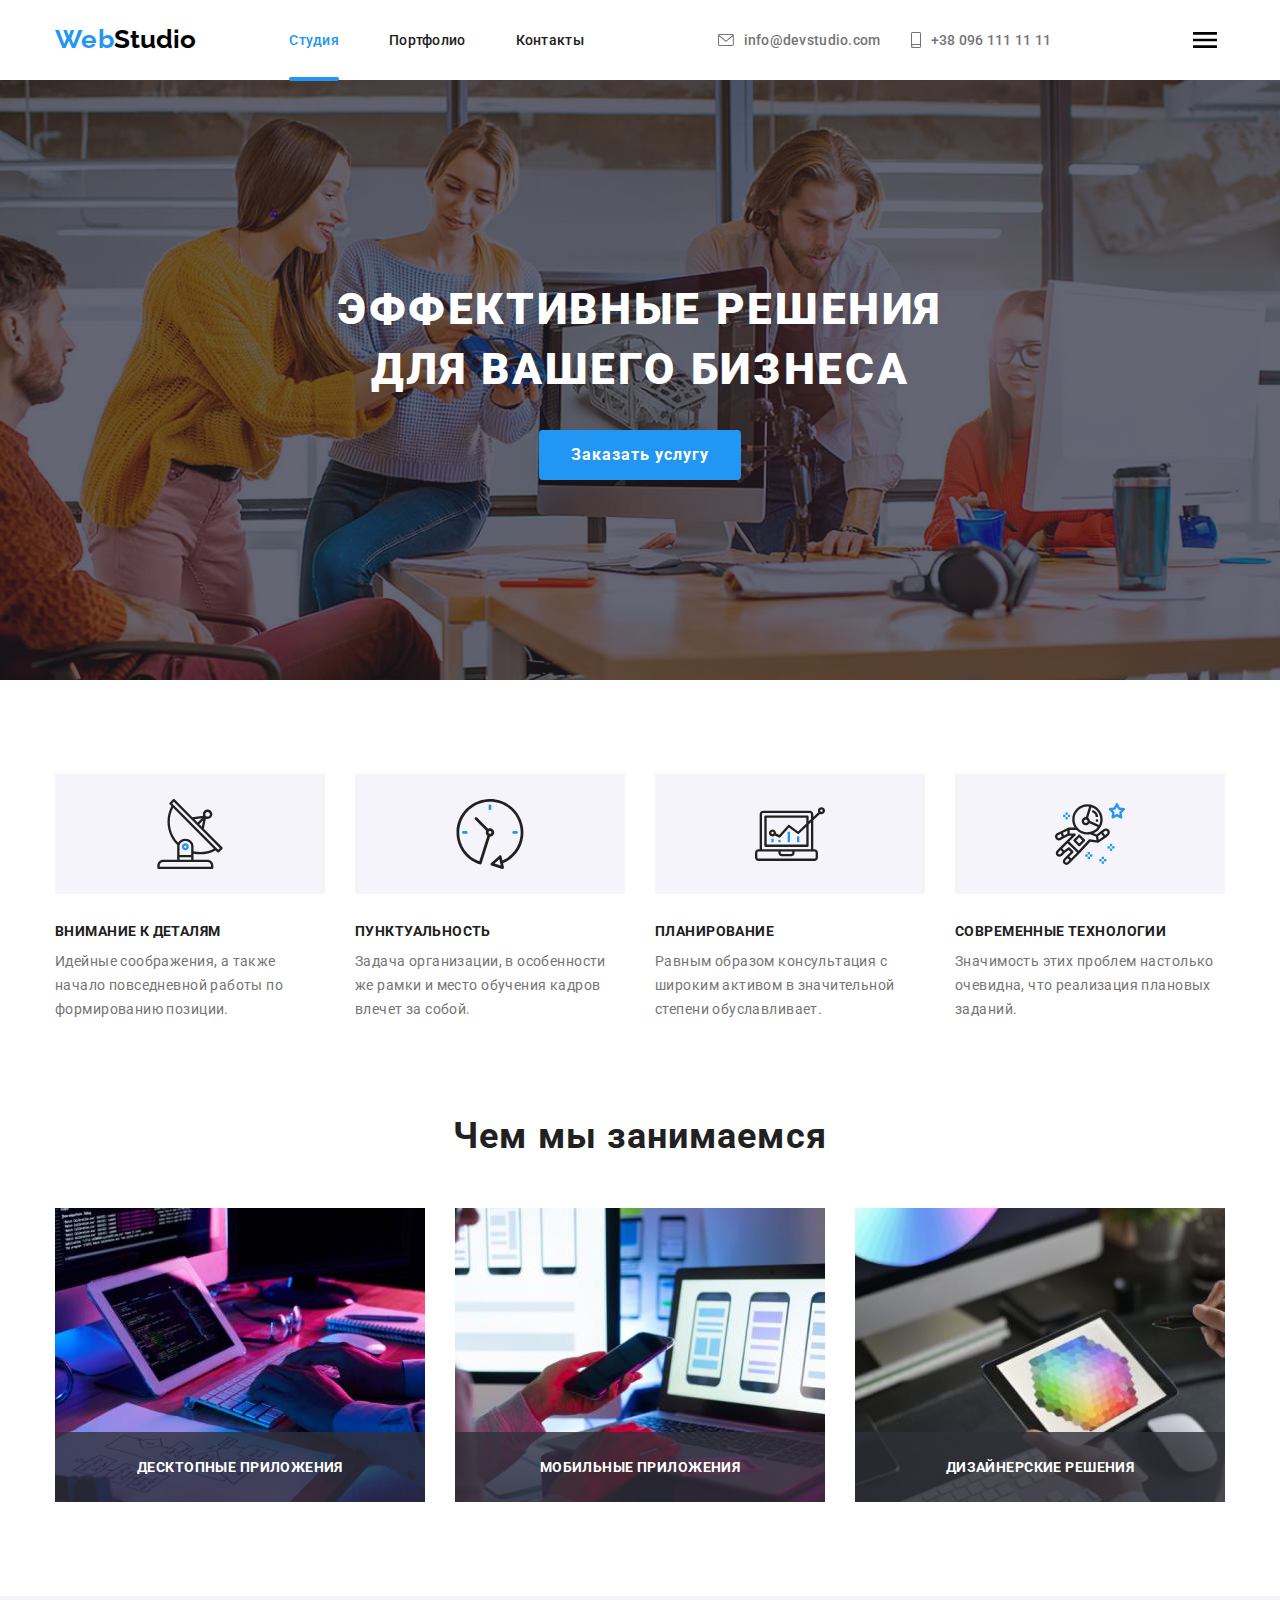
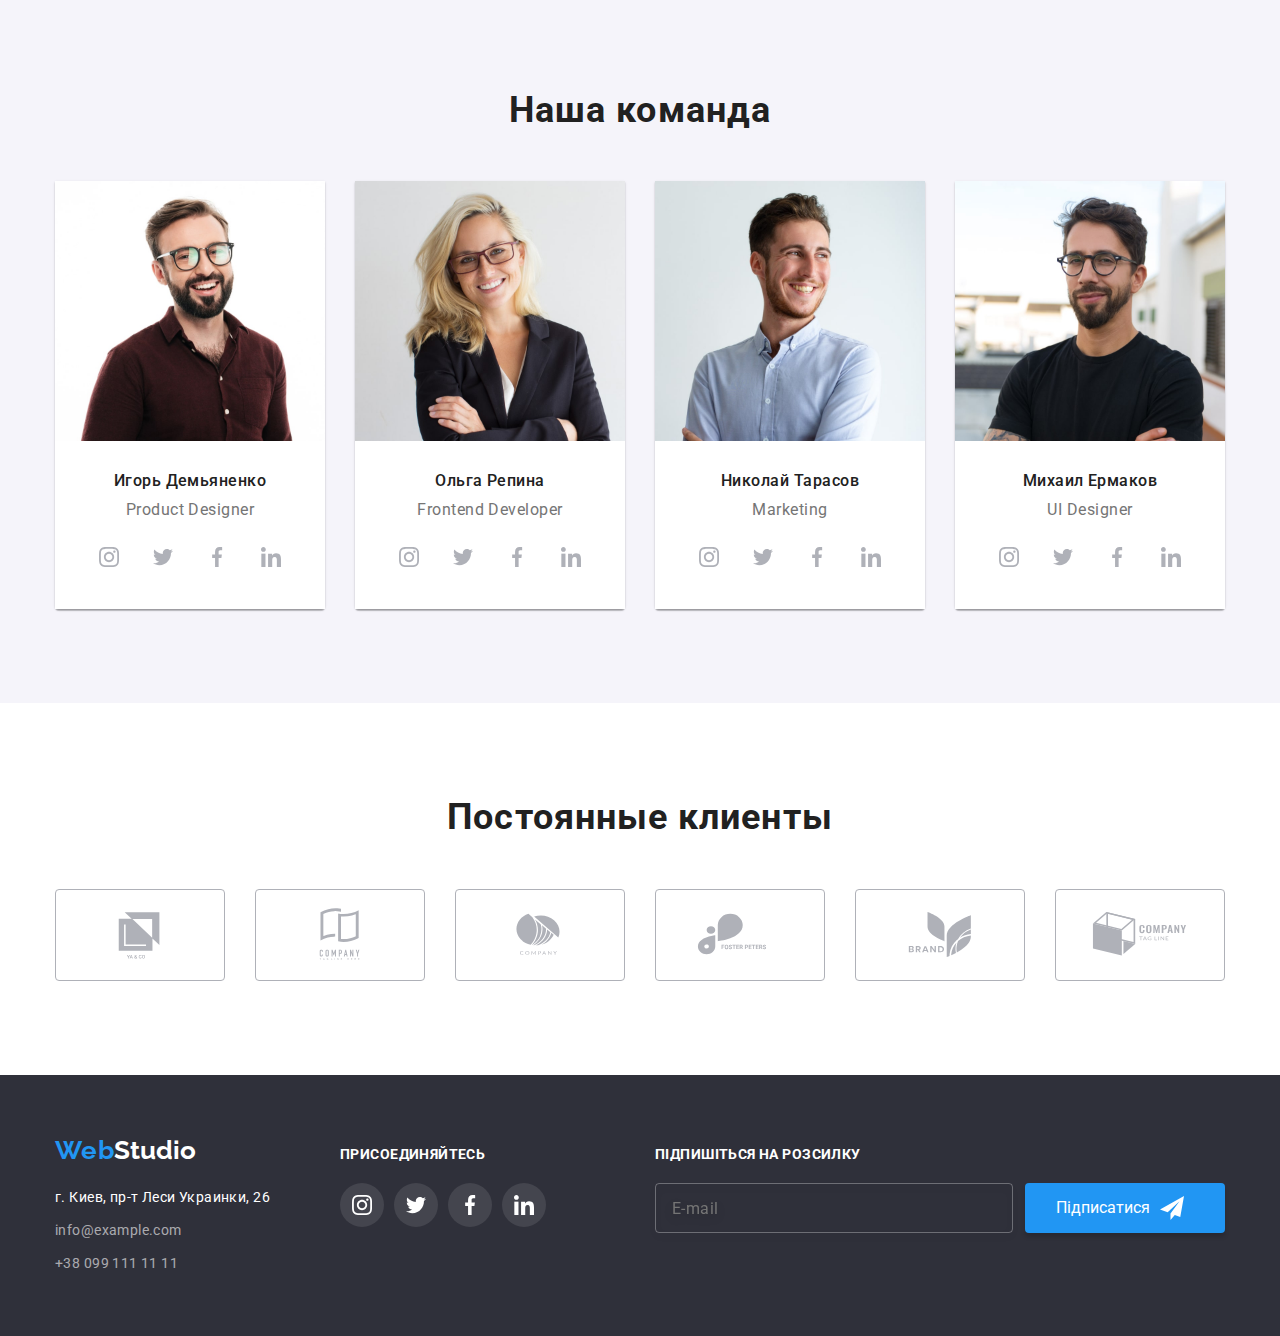
==== commit 46bcb5bb: "7.5" ====
--- a/index.html
+++ b/index.html
@@ -52,6 +52,14 @@
             >
           </li>
         </ul>
+        <!-- <button type="submit" class="qwerty">Qwerty</button> -->
+        <button class="menu-button is-open">
+          <!-- <button type="button" class="menu-button"> -->
+          <svg width="40" height="40" aria-label="Перемикач мобільного меню">
+            <use class="icon-menu" href="./images/icons.svg#icon-menu"></use>
+            <use class="icon-cross" href="./images/icons.svg#icon-cross"></use>
+          </svg>
+        </button>
       </div>
     </header>
     <main>
@@ -69,8 +77,8 @@
           <h2 class="visually-hidden">Наши преимущества:</h2>
           <ul class="benefits">
             <li class="benefits__item">
-              <div class="benefits-background">
-                <svg class="benefits-background__icon" width="70" height="70">
+              <div class="benefits__background-item">
+                <svg class="benefits__background-icon" width="70" height="70">
                   <use href="./images/icons.svg#icon-benefit_1"></use>
                 </svg>
               </div>
@@ -80,8 +88,8 @@
               </p>
             </li>
             <li class="benefits__item">
-              <div class="benefits-background">
-                <svg class="benefits-background__icon" width="70" height="70">
+              <div class="benefits__background-item">
+                <svg class="benefits__background-icon" width="70" height="70">
                   <use href="./images/icons.svg#icon-benefit_2"></use>
                 </svg>
               </div>
@@ -91,9 +99,9 @@
               </p>
             </li>
             <li class="benefits__item">
-              <div class="benefits-background">
+              <div class="benefits__background-item">
                 <!-- benefits__background -->
-                <svg class="benefits-background__icon" width="70" height="70">
+                <svg class="benefits__background-icon" width="70" height="70">
                   <use href="./images/icons.svg#icon-benefit_3"></use>
                 </svg>
               </div>
@@ -103,8 +111,8 @@
               </p>
             </li>
             <li class="benefits__item">
-              <div class="benefits-background">
-                <svg class="benefits-background__icon" width="70" height="70">
+              <div class="benefits__background-item">
+                <svg class="benefits__background-icon" width="70" height="70">
                   <use href="./images/icons.svg#icon-benefit_4"></use>
                 </svg>
               </div>
@@ -117,7 +125,7 @@
       <section class="description section">
         <div class="container">
           <h2 class="subtitle">Чем мы занимаемся</h2>
-          <ul class="description card-set">
+          <ul class="description-list card-set">
             <li class="description__image">
               <!-- image-bloc -->
               <img src="./images/index/box_1.jpg" alt="computer programming" width="370" height="294" />
@@ -147,9 +155,9 @@
           <ul class="team-list card-set">
             <li class="team-list__item">
               <img src="./images/index/person_1.jpg" alt="product designer" width="270" height="260" />
-              <div class="team-text">
-                <h3 class="team-text__name">Игорь Демьяненко</h3>
-                <p class="team-text__decription">Product Designer</p>
+              <div class="team-list__text">
+                <h3 class="team-list__name">Игорь Демьяненко</h3>
+                <p class="team-list__decription">Product Designer</p>
                 <ul class="soc-list">
                   <li class="soc-list__item">
                     <a href="" class="soc-list__link">
@@ -184,9 +192,9 @@
             </li>
             <li class="team-list__item">
               <img src="./images/index/person_2.jpg" alt="Frontend Developer" width="270" height="260" />
-              <div class="team-text">
-                <h3 class="team-text__name">Ольга Репина</h3>
-                <p class="team-text__decription">Frontend Developer</p>
+              <div class="team-list__text">
+                <h3 class="team-list__name">Ольга Репина</h3>
+                <p class="team-list__decription">Frontend Developer</p>
                 <ul class="soc-list">
                   <li class="soc-list__item">
                     <a href="" class="soc-list__link">
@@ -221,9 +229,9 @@
             </li>
             <li class="team-list__item">
               <img src="./images/index/person_3.jpg" alt="Marketing" width="270" height="260" />
-              <div class="team-text">
-                <h3 class="team-text__name">Николай Тарасов</h3>
-                <p class="team-text__decription">Marketing</p>
+              <div class="team-list__text">
+                <h3 class="team-list__name">Николай Тарасов</h3>
+                <p class="team-list__decription">Marketing</p>
                 <ul class="soc-list">
                   <li class="soc-list__item">
                     <a href="" class="soc-list__link">
@@ -258,9 +266,9 @@
             </li>
             <li class="team-list__item">
               <img src="./images/index/person_4.jpg" alt="UI Designer" width="270" height="260" />
-              <div class="team-text">
-                <h3 class="team-text__name">Михаил Ермаков</h3>
-                <p class="team-text__decription">UI Designer</p>
+              <div class="team-list__text">
+                <h3 class="team-list__name">Михаил Ермаков</h3>
+                <p class="team-list__decription">UI Designer</p>
                 <ul class="soc-list">
                   <li class="soc-list__item">
                     <a href="" class="soc-list__link">
--- a/css/styles.css
+++ b/css/styles.css
@@ -58,7 +58,7 @@
   flex-wrap: wrap;
   gap: var(--card-gap);
 }
-/////////////////////////////////////////////////////
+
 .section {
   padding: 94px 0;
 }
--- a/css/main.min.css
+++ b/css/main.min.css
@@ -1 +1 @@
-:root{--main-text-color: #757575;--additional-text-color: #212121;--accent-color: #2196f3;--white: #ffffff;--card-gap: 30px;--card-item: 3;--transition: 250ms cubic-bezier(0.4, 0, 0.2, 1)}*{box-sizing:border-box}body,html{font-family:"Roboto";background-color:#fff;color:var(--main-text-color);margin:0;padding:0}button{cursor:pointer}a{text-decoration:none;font-style:normal}p,h1,h2,h3,h4,h5,h6,ul{margin:0;padding:0}ul{list-style:none}img{display:block;min-width:100px;height:auto}.card-set{display:flex;flex-wrap:wrap;gap:var(--card-gap)}.container{width:1200px;margin:0 auto;padding:0 15px}.section{padding:94px 0}.clients{margin-bottom:40px}.subtitle{font-weight:700;font-size:36px;line-height:1.16;text-align:center;letter-spacing:.03em;color:var(--additional-text-color);margin-bottom:50px}.visually-hidden{display:none}.is-hidden{opacity:0;visibility:hidden;pointer-events:none}.header-portf{border-bottom:1px solid #ececec}.header__container{width:1200px;margin:0 auto;padding:0 15px;display:flex;justify-content:space-between;align-items:center}.nav{display:flex;align-items:center}.nav__logo{font-family:"Raleway",sans-serif;font-weight:700;font-size:26px;text-decoration:none;color:#000}.nav__logo--akcent{font-family:"Raleway";font-weight:700;font-size:26px;line-height:1.2;letter-spacing:.03em;color:var(--accent-color)}.nav__logo--white{color:var(--white);margin-bottom:20px;display:block}.nav__list{display:flex;justify-content:center;gap:50px;margin-left:93px}.nav__item{position:relative;display:flex;justify-content:center}.nav__link{font-weight:500;font-size:14px;line-height:1.15;letter-spacing:.02em;color:var(--additional-text-color);padding:32px 0;display:flex;transition:color 250ms cubic-bezier(0.4, 0, 0.2, 1);position:relative}.nav__link:hover,.nav__link:focus{color:var(--accent-color)}.current::after{content:"";position:absolute;bottom:-1px;left:0;width:100%;height:4px;background-color:var(--accent-color);border-radius:2px}.contact-list{display:flex;justify-content:flex-end;gap:var(--card-gap)}.contact-list__link{font-weight:500;font-size:14px;line-height:1.15;letter-spacing:.02em;color:var(--main-text-color);padding:32px 0;display:flex;align-items:center;transition:color 250ms cubic-bezier(0.4, 0, 0.2, 1)}.contact-list__icon{fill:#757575;margin-right:10px;transition:fill 250ms cubic-bezier(0.4, 0, 0.2, 1)}.contact-list__item{display:flex;align-items:center}.contact-list__link:hover,.contact-list__link:focus{color:var(--accent-color)}.contact-list__link:hover .contact-list__icon,.contact-list__link:focus .contact-list__icon{fill:var(--accent-color)}.active{color:var(--accent-color);opacity:1}.footer-list__link:hover,.footer-list__link:focus{color:var(--accent-color)}.hero{max-width:1600px;height:600px;margin-left:auto;margin-right:auto;background-image:linear-gradient(rgba(47, 48, 58, 0.4), rgba(47, 48, 58, 0.4)),url(../images/hero.jpg);padding:200px 0;background-repeat:no-repeat;background-position:center;background-size:cover}.hero__title{font-weight:900;font-size:44px;line-height:1.36;text-align:center;letter-spacing:.06em;text-transform:uppercase;color:var(--white);margin-bottom:30px}.hero__button{background-color:var(--accent-color);color:var(--white);font-style:normal;font-weight:700;font-size:16px;line-height:1.9;align-items:center;text-align:center;letter-spacing:.06em;border-radius:4px;border:0;margin:0 auto;padding:10px 32px;display:flex;transition:background-color 250ms cubic-bezier(0.4, 0, 0.2, 1)}.hero__button:hover,.hero__button:focus{background-color:#188ce8}.benefits{display:flex;justify-content:space-between}.benefits__title{font-weight:700;font-size:14px;line-height:1.14;letter-spacing:.03em;text-transform:uppercase;color:var(--additional-text-color);margin-bottom:10px}.benefits__item{width:270px}.benefits .benefits__text{font-size:14px;line-height:1.71;letter-spacing:.03em;color:var(--main-text-color)}.benefits-background{width:270px;height:120px;background-color:#f5f4fa;margin-bottom:30px;display:flex;align-items:center;justify-content:center}.benefits-background__icon{display:flex;align-items:center;justify-content:center}.filter{font-weight:500;font-size:16px;line-height:1.62;letter-spacing:.03em;color:var(--additional-text-color);display:flex;justify-content:center;margin-left:8px;margin-bottom:50px}.filter__btn{border:none;background-color:#f5f4fa;color:#000;border-radius:4px;font-size:16px;padding:6px 22px;transition:250ms cubic-bezier(0.4, 0, 0.2, 1)}.filter__item:not(:last-child){margin-right:8px}.filter__btn:hover,.filter__btn:focus{background-color:var(--accent-color);border:none;color:var(--white);box-shadow:0px 3px 1px rgba(0,0,0,.1),0px 1px 2px rgba(0,0,0,.08),0px 2px 2px rgba(0,0,0,.12)}.description{padding-top:0;justify-content:space-between}.description__image{position:relative}.description-subtitle{position:absolute;bottom:0;width:370px;height:70px;background-color:rgba(47,48,58,.8);display:flex;justify-content:center;align-items:center}.description-subtitle__text{color:var(--white);font-weight:700;font-size:14px;line-height:16px;letter-spacing:.03em;text-transform:uppercase}.team{background-color:#f5f4fa}.team-list{justify-content:center}.team-list__item{width:450px;box-shadow:0px 1px 3px rgba(0,0,0,.12),0px 1px 1px rgba(0,0,0,.14),0px 2px 1px rgba(0,0,0,.2);border-radius:0px 0px 4px 4px}@media screen and (min-width: 768px){.team-list__item{width:354px}}@media screen and (min-width: 1200px){.team-list__item{width:270px}}.team-text{background-color:#fff;padding:30px 0;text-align:center}.team-text__name{font-weight:500;font-size:16px;line-height:1.19;letter-spacing:.03em;color:var(--additional-text-color);margin-bottom:10px}.team-text__decription{font-size:16px;line-height:1.19;letter-spacing:.03em;color:var(--main-text-color);margin-bottom:16px}.soc-list{display:flex;justify-content:center}.soc-list__item+.soc-list__item{margin-left:10px}.soc-list__link{width:44px;height:44px;border-radius:50%;background-color:#fff;display:flex;align-items:center;justify-content:center;transition:background-color 250ms cubic-bezier(0.4, 0, 0.2, 1)}.soc-list__icon{fill:#afb1b8;transition:fill 250ms cubic-bezier(0.4, 0, 0.2, 1)}.soc-list__link:hover,.soc-list__link:focus{background-color:var(--accent-color)}.soc-list__link:hover .soc-list__icon,.soc-list__link:focus .soc-list__icon{fill:#fff}.client-list{display:flex;justify-content:center;align-content:center}.client-list__item+.client-list__item{margin-left:30px}.client-list__link{width:170px;height:92px;border:1px solid #afb1b8;border-radius:4px;box-sizing:border-box;display:flex;align-items:center;justify-content:center;transition:border 250ms cubic-bezier(0.4, 0, 0.2, 1)}.client-list__link:hover,.client-list__link:focus{border:1px solid var(--accent-color)}.client-list__link:hover .client-list__icon,.client-list__link:hover .client-list__icon,.client-list__link:focus .client-list__icon,.client-list__link:focus .client-list__icon{fill:#2196f3}.client-list__icon{fill:#afb1b8;transition:fill 250ms cubic-bezier(0.4, 0, 0.2, 1)}.footer{background-color:#2f303a;text-decoration:none;padding:60px 0}.footer__container{display:flex;align-items:baseline}.footer-list__link{color:var(--white);font-style:normal;font-size:14px;line-height:1.7;letter-spacing:.03em;transition:250ms cubic-bezier(0.4, 0, 0.2, 1)}.link-transparency{display:block;color:rgba(255,255,255,.6);margin-top:9px}.footer-soc{display:flex;margin-left:70px;margin-right:70px;flex-direction:column}.footer-soc__title{font-weight:700;font-size:14px;line-height:1.14;letter-spacing:.03em;color:var(--white);margin-bottom:20px;text-transform:uppercase;display:block}.soc-list__link{background-color:rgba(255,255,255,.1)}.soc-list__icon--white{fill:#fff}.form{display:flex;align-items:flex-end;margin-left:auto}.submin{display:flex}.subscribe__email{font-size:16px;line-height:1.25;width:358px;height:50px;letter-spacing:.03em;color:rgba(255,255,255,.6);border:1px solid rgba(255,255,255,.3);filter:drop-shadow(0px 4px 4px rgba(0, 0, 0, 0.15));border-radius:4px;padding:14px 0;padding-left:16px;background:rgba(0,0,0,0);display:flex;align-items:flex-end}.subscribe__btn{height:50px;width:200px;background-color:#2196f3;box-shadow:0px 4px 4px rgba(0,0,0,.15);border-radius:4px;border:none;color:var(--white);margin-left:12px;display:flex;align-items:center;justify-content:center}.subscribe__icon{margin:13px 10px}.portfolio__item{width:370px}.portfolio__link{display:block;transition:box-shadow 250ms cubic-bezier(0.4, 0, 0.2, 1)}.portfolio__link:hover,.portfolio__link:focus{box-shadow:0px 1px 1px rgba(0,0,0,.12),0px 4px 4px rgba(0,0,0,.06),1px 4px 6px rgba(0,0,0,.16)}.portfolio__link:hover .portfolio-photo__hover,.portfolio__link:hover .portfolio-photo__hover,.portfolio__link:focus .portfolio-photo__hover,.portfolio__link:focus .portfolio-photo__hover{transform:translateY(-294px)}.portfolio-photo{position:relative;overflow:hidden}.portfolio-photo__hover{position:absolute;transform:translateY(0px);width:370px;height:294px;background-color:rgba(33,150,243,.9);display:flex;align-items:center;text-align:center;transition:transform 250ms cubic-bezier(0.4, 0, 0.2, 1)}.portfolio-photo__text{font-style:normal;font-weight:400;font-size:18px;line-height:1.56;letter-spacing:.03em;color:#fff;position:absolute;width:100%;height:294px;display:flex;justify-content:center;align-items:center}.portfolio-text{background-color:#fff;padding:20px 24px;border:1px solid #eee;border-top:none}.portfolio-text__title{font-weight:700;font-size:18px;line-height:2;letter-spacing:.06em;color:var(--additional-text-color);margin-bottom:4px}.portfolio-text__subtitle{font-size:16px;line-height:1.9;letter-spacing:.03em;color:var(--main-text-color)}.backdrop{position:fixed;top:0;left:0;width:100%;height:100%;background-color:rgba(0,0,0,.2);transition:opacity 250ms cubic-bezier(0.4, 0, 0.2, 1)}.modal{position:absolute;width:528px;min-height:581px;background-color:#fff;top:50%;left:50%;transform:translate(-50%, -50%) scale(1) rotate(0);transition:250ms cubic-bezier(0.4, 0, 0.2, 1);border-radius:4px;padding:40px}.modal__title{font-weight:700;font-size:20px;line-height:1.15;letter-spacing:.03em;color:#212121;text-align:center;margin-bottom:20px}.modal-button{position:absolute;top:10px;right:10px;width:30px;height:30px;border-radius:50%;border:1px solid rgba(0,0,0,.1);background-color:rgba(0,0,0,0);outline:none;display:flex;justify-content:center;align-items:center;transition:border-color 250ms cubic-bezier(0.4, 0, 0.2, 1)}.modal-button__icon{fill:#000;transition:fill 250ms cubic-bezier(0.4, 0, 0.2, 1)}.modal-button:hover .modal-button__icon,.modal-button:focus .modal-button__icon{fill:var(--accent-color)}.form-item{position:relative;margin:4px 0 10px 0}.form-item__input{width:100%;height:40px;border:1px solid rgba(33,33,33,.2);border-radius:4px;outline:none;transition:250ms cubic-bezier(0.4, 0, 0.2, 1);padding-left:30px}.form-item__input:hover,.form-item__input:focus{border-color:var(--accent-color)}.form-item__icon{position:absolute;left:8px;top:50%;transform:translateY(-50%);transition:250ms cubic-bezier(0.4, 0, 0.2, 1)}.form-item .form-item__input:hover+.form-item__icon,.form-item .form-item__input:focus+.form-item__icon{fill:var(--accent-color)}.modal-form__label{font-size:12px;line-height:1.16;color:var(--main-text-color);display:block}.modal-form__comment{height:120px;width:100%;border:1px solid rgba(33,33,33,.2);border-radius:4px;resize:none;outline:none;padding:12px 16px;margin:4px 0 20px 0;transition:250ms cubic-bezier(0.4, 0, 0.2, 1)}.modal-form__comment::placeholder{color:rgba(117,117,117,.5)}.modal-form__comment:hover,.modal-form__comment:focus{border:1px solid var(--accent-color)}.modal-privacy{position:relative;margin-bottom:30px}.modal-privacy__check{width:0;height:0}.modal-privacy__text{display:flex;align-items:center;justify-content:center}.modal-privacy__text .custom-checkbox{width:16px;height:15px;border:2px solid #303030;border-radius:2px;display:block;margin-right:5px;display:flex;align-items:center;justify-content:center;transition:background-color 250ms cubic-bezier(0.4, 0, 0.2, 1),fill 250ms cubic-bezier(0.4, 0, 0.2, 1)}.modal-privacy__text .custom-checkbox:hover{border:none;border:2px solid var(--accent-color)}.modal-privacy__check-text{font-weight:400;font-size:14px;line-height:1.71;letter-spacing:.03em}.modal-privacy__check-link{display:block;color:var(--accent-color);border-bottom:1px solid var(--accent-color);font-weight:400;font-size:14px;letter-spacing:.03em}.modal-privacy:checked+.custom-checkbox{background-color:var(--accent-color);border:none}.modal-privacy:checked+.modal-privacy__text .check-icon{fill:#fff}#user-check:focus+label .custom-checkbox{border:none;border:2px solid var(--accent-color)}#user-check{transition:background-color 250ms cubic-bezier(0.4, 0, 0.2, 1),fill 250ms cubic-bezier(0.4, 0, 0.2, 1);position:absolute}.custom-checkbox__icon{fill:rgba(0,0,0,0)}.modal-submit__button{width:200px;height:50px;background-color:var(--accent-color);color:#fff;border:none;border-radius:4px;display:block;margin:0 auto;box-shadow:0px 4px 4px rgba(0,0,0,.15);transition:background-color 250ms cubic-bezier(0.4, 0, 0.2, 1);font-style:normal;font-weight:700;font-size:16px;line-height:1.88}.modal-submit__button:hover,.modal-submit__button:focus{background-color:#188ce8}/*# sourceMappingURL=main.min.css.map */+:root{--main-text-color: #757575;--additional-text-color: #212121;--accent-color: #2196f3;--white: #ffffff;--card-gap: 30px;--card-item: 3;--transition: 250ms cubic-bezier(0.4, 0, 0.2, 1)}*{box-sizing:border-box}body,html{font-family:"Roboto";background-color:#fff;color:var(--main-text-color);margin:0;padding:0}button{cursor:pointer}a{text-decoration:none;font-style:normal}p,h1,h2,h3,h4,h5,h6,ul{margin:0;padding:0}ul{list-style:none}img{display:block;min-width:100px;height:auto}.card-set{display:flex;flex-wrap:wrap;gap:var(--card-gap)}.container{width:1200px;margin:0 auto;padding:0 15px}@media screen and (min-width: 480px){.container{width:450px}}@media screen and (min-width: 768px){.container{width:738px}}@media screen and (min-width: 1200px){.container{width:1200px}}.section{padding:94px 0}.clients{margin-bottom:40px}.subtitle{font-weight:700;font-size:36px;line-height:1.16;text-align:center;letter-spacing:.03em;color:var(--additional-text-color);margin-bottom:50px}.visually-hidden{display:none}.is-hidden{opacity:0;visibility:hidden;pointer-events:none}.qwerty{background-color:red}.backdrop{position:fixed;top:0;left:0;width:100%;height:100%;background-color:rgba(0,0,0,.2);transition:opacity 250ms cubic-bezier(0.4, 0, 0.2, 1)}.modal{position:absolute;width:528px;min-height:581px;background-color:#fff;top:50%;left:50%;transform:translate(-50%, -50%) scale(1) rotate(0);transition:250ms cubic-bezier(0.4, 0, 0.2, 1);border-radius:4px;padding:40px}.modal__title{font-weight:700;font-size:20px;line-height:1.15;letter-spacing:.03em;color:#212121;text-align:center;margin-bottom:20px}.modal-button{position:absolute;top:10px;right:10px;width:30px;height:30px;border-radius:50%;border:1px solid rgba(0,0,0,.1);background-color:rgba(0,0,0,0);outline:none;display:flex;justify-content:center;align-items:center;transition:border-color 250ms cubic-bezier(0.4, 0, 0.2, 1)}.modal-button__icon{fill:#000;transition:fill 250ms cubic-bezier(0.4, 0, 0.2, 1)}.modal-button:hover .modal-button__icon,.modal-button:focus .modal-button__icon{fill:var(--accent-color)}.form-item{position:relative;margin:4px 0 10px 0}.form-item__input{width:100%;height:40px;border:1px solid rgba(33,33,33,.2);border-radius:4px;outline:none;transition:250ms cubic-bezier(0.4, 0, 0.2, 1);padding-left:30px}.form-item__input:hover,.form-item__input:focus{border-color:var(--accent-color)}.form-item__icon{position:absolute;left:8px;top:50%;transform:translateY(-50%);transition:250ms cubic-bezier(0.4, 0, 0.2, 1)}.form-item__input:hover+.form-item__icon,.form-item__input:focus+.form-item__icon{fill:var(--accent-color)}.modal-form__label{font-size:12px;line-height:1.16;color:var(--main-text-color);display:block}.modal-form__comment{height:120px;width:100%;border:1px solid rgba(33,33,33,.2);border-radius:4px;resize:none;outline:none;padding:12px 16px;margin:4px 0 20px 0;transition:250ms cubic-bezier(0.4, 0, 0.2, 1)}.modal-form__comment::placeholder{color:rgba(117,117,117,.5)}.modal-form__comment:hover,.modal-form__comment:focus{border:1px solid var(--accent-color)}.modal-privacy{position:relative;margin-bottom:30px}.modal-privacy__check{width:0;height:0}.modal-privacy__text{display:flex;align-items:center;justify-content:center}.modal-privacy__text .custom-checkbox{width:16px;height:15px;border:2px solid #303030;border-radius:2px;display:block;margin-right:5px;display:flex;align-items:center;justify-content:center;transition:background-color 250ms cubic-bezier(0.4, 0, 0.2, 1),fill 250ms cubic-bezier(0.4, 0, 0.2, 1)}.modal-privacy__text .custom-checkbox:hover{border:none;border:2px solid var(--accent-color)}.modal-privacy__check-text{font-weight:400;font-size:14px;line-height:1.71;letter-spacing:.03em}.modal-privacy__check-link{display:block;color:var(--accent-color);border-bottom:1px solid var(--accent-color);font-weight:400;font-size:14px;letter-spacing:.03em}.modal-privacy__check:checked+.modal-privacy__text .custom-checkbox{background-color:var(--accent-color);border:none}.modal-privacy__check:checked+.modal-privacy__text .custom-checkbox__icon{fill:#fff}#user-check:focus+label .custom-checkbox{border:none;outline:2px solid var(--accent-color)}#user-check{transition:background-color 250ms cubic-bezier(0.4, 0, 0.2, 1),fill 250ms cubic-bezier(0.4, 0, 0.2, 1);position:absolute}.custom-checkbox__icon{fill:rgba(0,0,0,0)}.modal-submit__button{width:200px;height:50px;background-color:var(--accent-color);color:#fff;border:none;border-radius:4px;display:block;margin:0 auto;box-shadow:0px 4px 4px rgba(0,0,0,.15);transition:background-color 250ms cubic-bezier(0.4, 0, 0.2, 1);font-style:normal;font-weight:700;font-size:16px;line-height:1.88}.modal-submit__button:hover,.modal-submit__button:focus{background-color:#188ce8}.header-portf{border-bottom:1px solid #ececec}.header__container{width:1200px;margin:0 auto;padding:0 15px;display:flex;justify-content:space-between;align-items:center}.nav{display:flex;align-items:center}.nav__logo{font-family:"Raleway",sans-serif;font-weight:700;font-size:26px;text-decoration:none;color:#000}.nav__logo--akcent{font-family:"Raleway";font-weight:700;font-size:26px;line-height:1.2;letter-spacing:.03em;color:var(--accent-color)}.nav__logo--white{color:var(--white);margin-bottom:20px;display:block}.nav__list{display:flex;justify-content:center;gap:50px;margin-left:93px}@media screen and (max-width: 480px){.nav__list{display:none}}.nav__item{position:relative;display:flex;justify-content:center}.nav__link{font-weight:500;font-size:14px;line-height:1.15;letter-spacing:.02em;color:var(--additional-text-color);padding:32px 0;display:flex;transition:color 250ms cubic-bezier(0.4, 0, 0.2, 1);position:relative}.nav__link:hover,.nav__link:focus{color:var(--accent-color)}.current::after{content:"";position:absolute;bottom:-1px;left:0;width:100%;height:4px;background-color:var(--accent-color);border-radius:2px}.contact-list{display:flex;justify-content:flex-end;gap:var(--card-gap)}.contact-list__link{font-weight:500;font-size:14px;line-height:1.15;letter-spacing:.02em;color:var(--main-text-color);padding:32px 0;display:flex;align-items:center;transition:color 250ms cubic-bezier(0.4, 0, 0.2, 1)}.contact-list__icon{fill:#757575;margin-right:10px;transition:fill 250ms cubic-bezier(0.4, 0, 0.2, 1)}.contact-list__item{display:flex;align-items:center}.contact-list__link:hover,.contact-list__link:focus{color:var(--accent-color)}.contact-list__link:hover .contact-list__icon,.contact-list__link:focus .contact-list__icon{fill:var(--accent-color)}.active{color:var(--accent-color);opacity:1}.menu-button{display:inline-flex;margin:0;padding:0;border:none;background-color:rgba(0,0,0,0)}.menu-button .icon-cross{display:none}.menu-button .is-open .icon-cross{display:block}.menu-button .is-open .icon-menu{display:block}.hero{max-width:1600px;height:600px;margin-left:auto;margin-right:auto;background-image:linear-gradient(rgba(47, 48, 58, 0.4), rgba(47, 48, 58, 0.4)),url(../images/hero.jpg);padding:200px 0;background-repeat:no-repeat;background-position:center;background-size:cover}.hero__title{font-weight:900;font-size:44px;line-height:1.36;text-align:center;letter-spacing:.06em;text-transform:uppercase;color:var(--white);margin-bottom:30px}.hero__button{background-color:var(--accent-color);color:var(--white);font-style:normal;font-weight:700;font-size:16px;line-height:1.9;align-items:center;text-align:center;letter-spacing:.06em;border-radius:4px;border:0;margin:0 auto;padding:10px 32px;display:flex;transition:background-color 250ms cubic-bezier(0.4, 0, 0.2, 1)}.hero__button:hover,.hero__button:focus{background-color:#188ce8}.benefits{display:flex;justify-content:space-between}.benefits__title{font-weight:700;font-size:14px;line-height:1.14;letter-spacing:.03em;text-transform:uppercase;color:var(--additional-text-color);margin-bottom:10px}.benefits__item{width:270px}.benefits__background-item{width:270px;height:120px;background-color:#f5f4fa;margin-bottom:30px;display:flex;align-items:center;justify-content:center}.benefits__background-icon{display:flex;align-items:center;justify-content:center}.benefits .benefits__text{font-size:14px;line-height:1.71;letter-spacing:.03em;color:var(--main-text-color)}.filter{font-weight:500;font-size:16px;line-height:1.62;letter-spacing:.03em;color:var(--additional-text-color);display:flex;justify-content:center;margin-left:8px;margin-bottom:50px}.filter__btn{border:none;background-color:#f5f4fa;color:#000;border-radius:4px;font-size:16px;padding:6px 22px;transition:250ms cubic-bezier(0.4, 0, 0.2, 1)}.filter__item:not(:last-child){margin-right:8px}.filter__btn:hover,.filter__btn:focus{background-color:var(--accent-color);border:none;color:var(--white);box-shadow:0px 3px 1px rgba(0,0,0,.1),0px 1px 2px rgba(0,0,0,.08),0px 2px 2px rgba(0,0,0,.12)}.description{padding-top:0;justify-content:space-between}.description__image{position:relative}.description-subtitle{position:absolute;bottom:0;width:370px;height:70px;background-color:rgba(47,48,58,.8);display:flex;justify-content:center;align-items:center}.description-subtitle__text{color:var(--white);font-weight:700;font-size:14px;line-height:16px;letter-spacing:.03em;text-transform:uppercase}.team{background-color:#f5f4fa}.team-list{justify-content:center}.team-list__item{width:450px;box-shadow:0px 1px 3px rgba(0,0,0,.12),0px 1px 1px rgba(0,0,0,.14),0px 2px 1px rgba(0,0,0,.2);border-radius:0px 0px 4px 4px}@media screen and (min-width: 768px){.team-list__item{width:354px}}@media screen and (min-width: 1200px){.team-list__item{width:270px}}.team-list__text{background-color:#fff;padding:30px 0;text-align:center}.team-list__name{font-weight:500;font-size:16px;line-height:1.19;letter-spacing:.03em;color:var(--additional-text-color);margin-bottom:10px}.team-list__decription{font-size:16px;line-height:1.19;letter-spacing:.03em;color:var(--main-text-color);margin-bottom:16px}.soc-list{display:flex;justify-content:center}.soc-list__item+.soc-list__item{margin-left:10px}.soc-list__link{width:44px;height:44px;border-radius:50%;background-color:#fff;display:flex;align-items:center;justify-content:center;transition:background-color 250ms cubic-bezier(0.4, 0, 0.2, 1)}.soc-list__icon{fill:#afb1b8;transition:fill 250ms cubic-bezier(0.4, 0, 0.2, 1)}.soc-list__link:hover,.soc-list__link:focus{background-color:var(--accent-color)}.soc-list__link:hover .soc-list__icon,.soc-list__link:focus .soc-list__icon{fill:#fff}.client-list{display:flex;justify-content:center;align-content:center}.client-list__item+.client-list__item{margin-left:30px}.client-list__link{width:170px;height:92px;border:1px solid #afb1b8;border-radius:4px;box-sizing:border-box;display:flex;align-items:center;justify-content:center;transition:border 250ms cubic-bezier(0.4, 0, 0.2, 1)}.client-list__link:hover,.client-list__link:focus{border:1px solid var(--accent-color)}.client-list__link:hover .client-list__icon,.client-list__link:hover .client-list__icon,.client-list__link:focus .client-list__icon,.client-list__link:focus .client-list__icon{fill:#2196f3}.client-list__icon{fill:#afb1b8;transition:fill 250ms cubic-bezier(0.4, 0, 0.2, 1)}.footer{background-color:#2f303a;text-decoration:none;padding:60px 0}.footer__container{display:flex;align-items:baseline}.footer-list__link{color:var(--white);font-style:normal;font-size:14px;line-height:1.7;letter-spacing:.03em;transition:250ms cubic-bezier(0.4, 0, 0.2, 1)}.link-transparency{display:block;color:rgba(255,255,255,.6);margin-top:9px}.footer-soc{display:flex;margin-left:70px;margin-right:70px;flex-direction:column}.footer-soc__title{font-weight:700;font-size:14px;line-height:1.14;letter-spacing:.03em;color:var(--white);margin-bottom:20px;text-transform:uppercase;display:block}.soc-list__link{background-color:rgba(255,255,255,.1)}.soc-list__icon--white{fill:#fff}.form{display:flex;align-items:flex-end;margin-left:auto}.submin{display:flex}.subscribe__email{font-size:16px;line-height:1.25;width:358px;height:50px;letter-spacing:.03em;color:rgba(255,255,255,.6);border:1px solid rgba(255,255,255,.3);filter:drop-shadow(0px 4px 4px rgba(0, 0, 0, 0.15));border-radius:4px;padding:14px 0;padding-left:16px;background:rgba(0,0,0,0);display:flex;align-items:flex-end}.subscribe__btn{height:50px;width:200px;background-color:#2196f3;box-shadow:0px 4px 4px rgba(0,0,0,.15);border-radius:4px;border:none;color:var(--white);margin-left:12px;display:flex;align-items:center;justify-content:center}.subscribe__icon{margin:13px 10px}.portfolio__item{width:370px}.portfolio__link{display:block;transition:box-shadow 250ms cubic-bezier(0.4, 0, 0.2, 1)}.portfolio__link:hover,.portfolio__link:focus{box-shadow:0px 1px 1px rgba(0,0,0,.12),0px 4px 4px rgba(0,0,0,.06),1px 4px 6px rgba(0,0,0,.16)}.portfolio__link:hover .portfolio-photo__hover,.portfolio__link:hover .portfolio-photo__hover,.portfolio__link:focus .portfolio-photo__hover,.portfolio__link:focus .portfolio-photo__hover{transform:translateY(-294px)}.portfolio-photo{position:relative;overflow:hidden}.portfolio-photo__hover{position:absolute;transform:translateY(0px);width:370px;height:294px;background-color:rgba(33,150,243,.9);display:flex;align-items:center;text-align:center;transition:transform 250ms cubic-bezier(0.4, 0, 0.2, 1)}.portfolio-photo__text{font-style:normal;font-weight:400;font-size:18px;line-height:1.56;letter-spacing:.03em;color:#fff;position:absolute;width:100%;height:294px;display:flex;justify-content:center;align-items:center}.portfolio-text{background-color:#fff;padding:20px 24px;border:1px solid #eee;border-top:none}.portfolio-text__title{font-weight:700;font-size:18px;line-height:2;letter-spacing:.06em;color:var(--additional-text-color);margin-bottom:4px}.portfolio-text__subtitle{font-size:16px;line-height:1.9;letter-spacing:.03em;color:var(--main-text-color)}/*# sourceMappingURL=main.min.css.map */